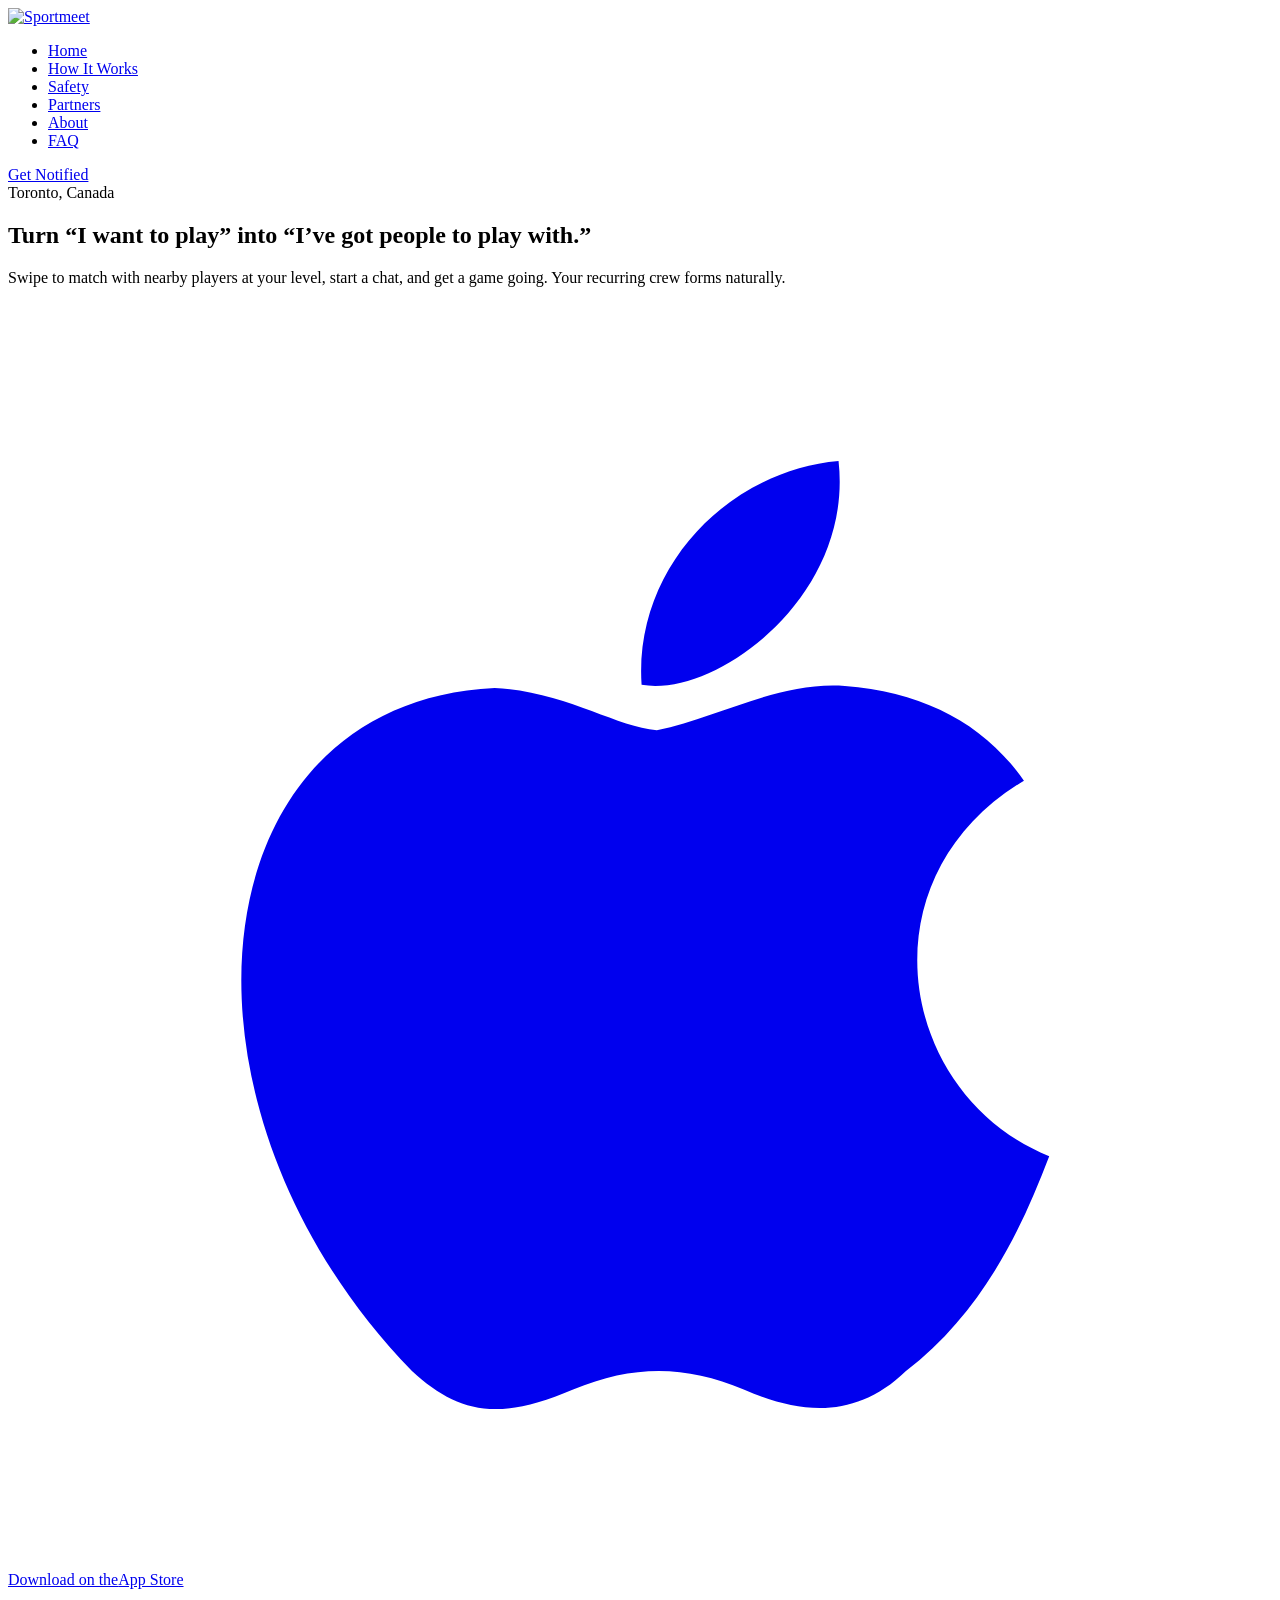
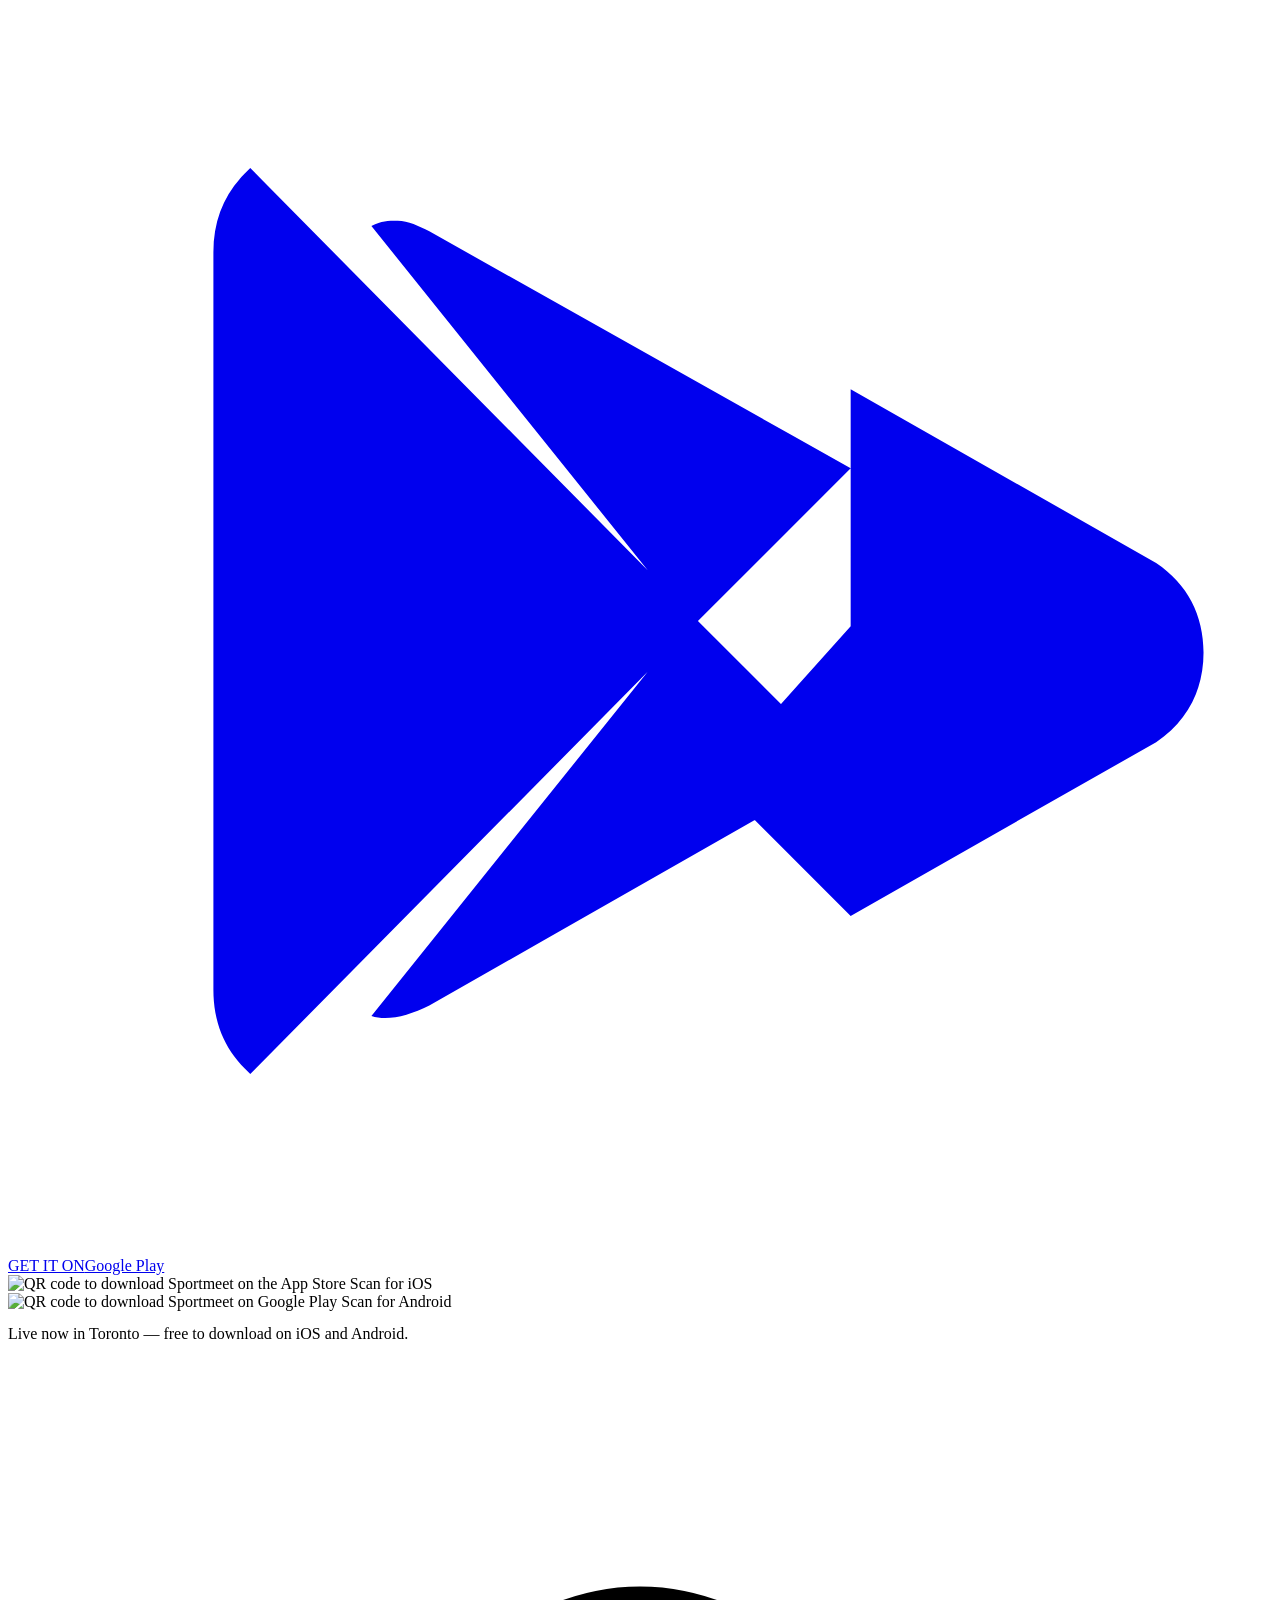
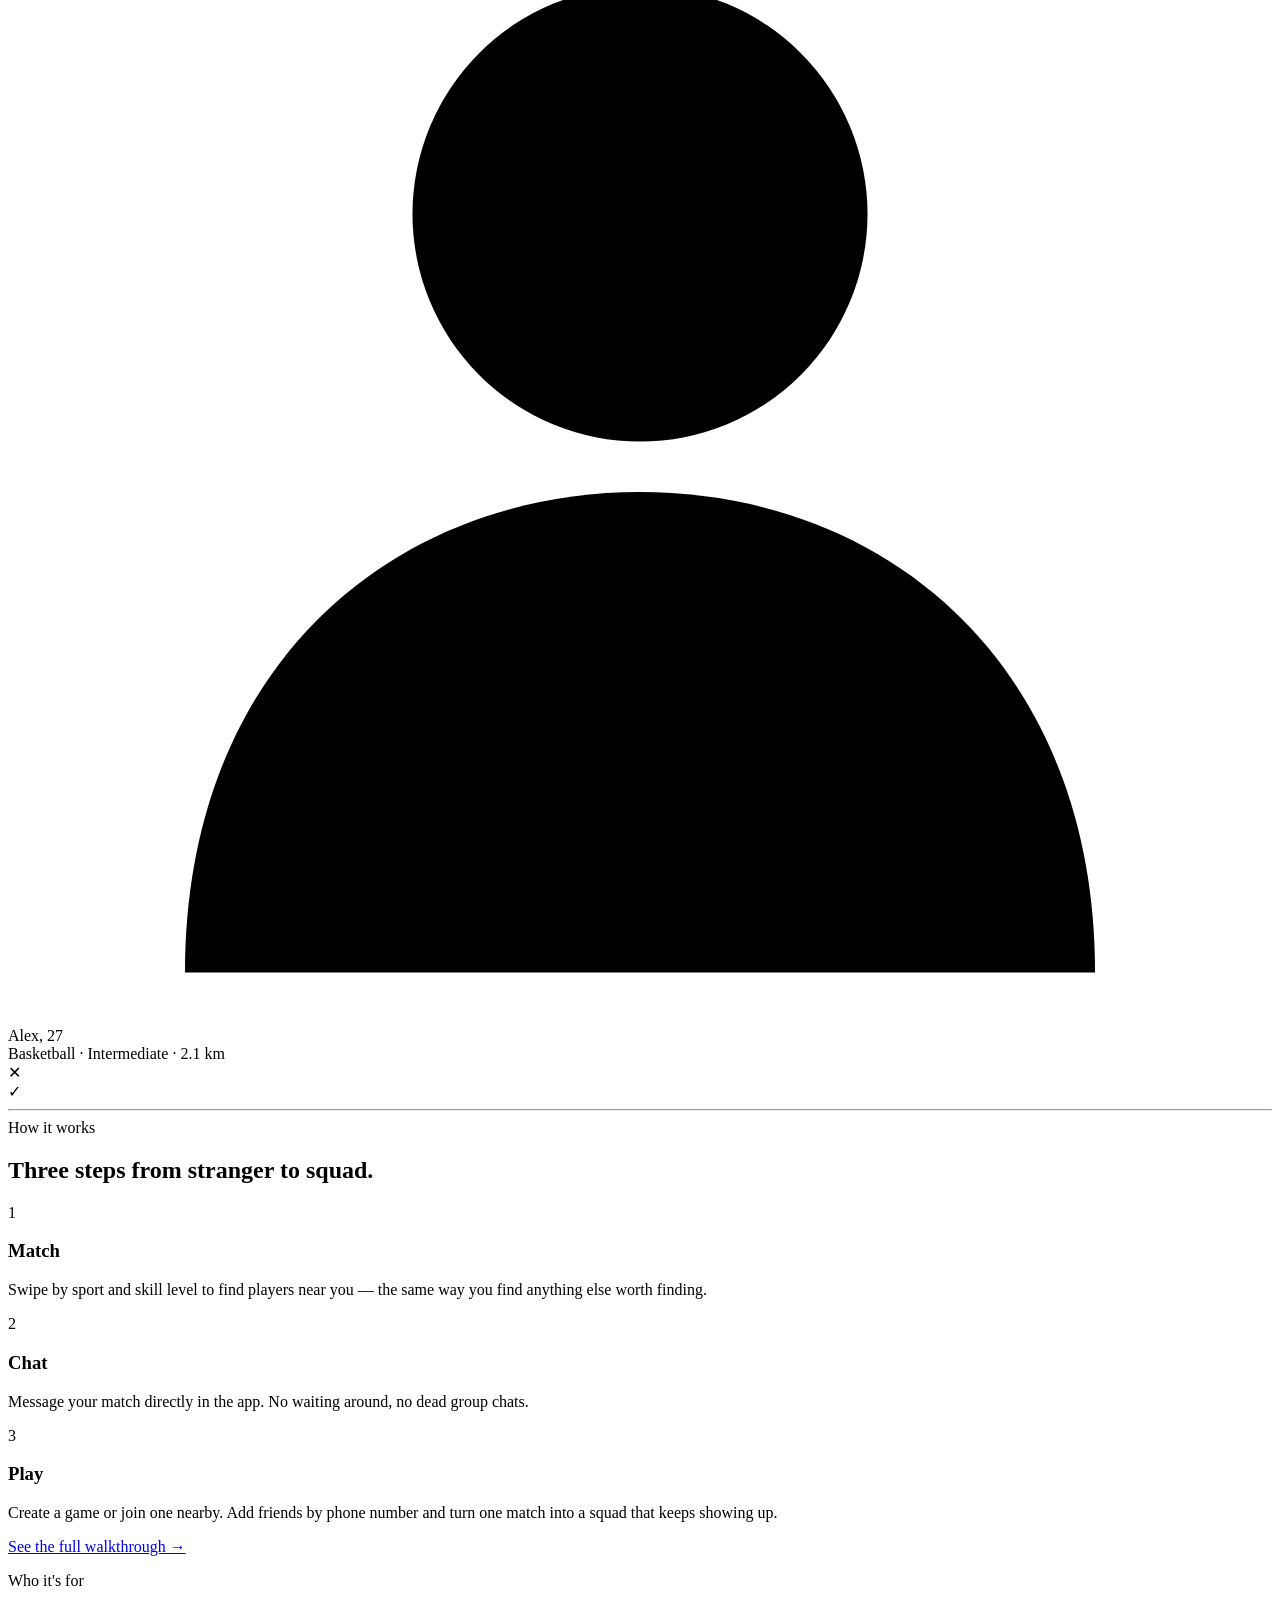
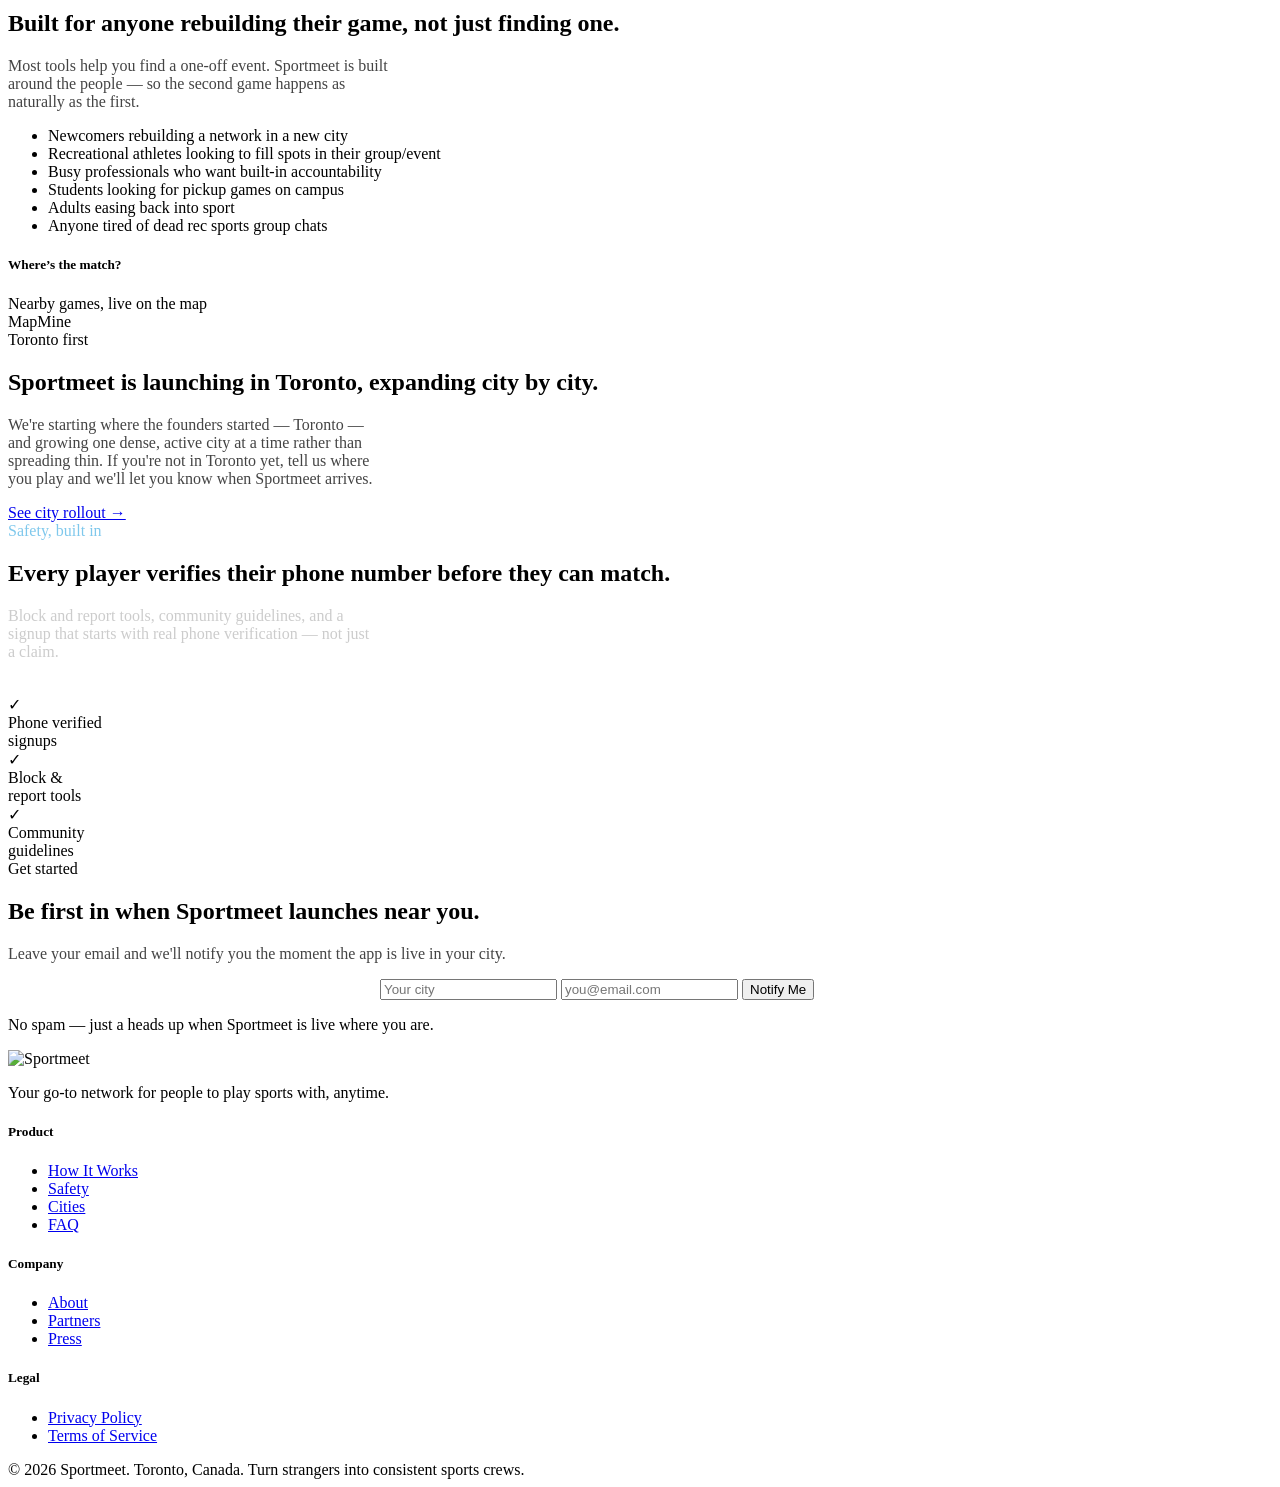
==== index.html @ f7de7af1 "Create index.html" ====
<!doctype html>
<html lang="en">
<head>
<meta charset="utf-8">
<meta name="viewport" content="width=device-width, initial-scale=1">
<title>Sportmeet — Build your crew. Play more.</title>
<meta name="description" content="Sportmeet helps you build a network of friends to play sports with. Swipe to match by sport and skill, chat, and get a game going.">
<link rel="icon" href="logo-mark.png">
<link rel="preconnect" href="https://fonts.googleapis.com">
<link href="https://fonts.googleapis.com/css2?family=Fredoka:wght@500;600;700&family=Dosis:wght@400;500;600;700&family=Roboto:wght@700&display=swap" rel="stylesheet">
<link rel="stylesheet" href="style.css">
</head>
<body>
<header class="site-nav">
<div class="nav-inner">
<a class="nav-logo" href="index.html"><img src="logo-wordmark-web.png" alt="Sportmeet"></a>
<nav>
<ul class="nav-links">
<li><a href="index.html" class="active">Home</a></li>
<li><a href="how-it-works.html">How It Works</a></li>
<li><a href="safety.html">Safety</a></li>
<li><a href="partners.html">Partners</a></li>
<li><a href="about.html">About</a></li>
<li><a href="faq.html">FAQ</a></li>
</ul>
</nav>
<div class="nav-cta">
<a href="#get-started" class="btn btn-primary">Get Notified</a>
</div>
</div>
</header>
<section class="hero">
<div class="wrap hero-grid">
<div>
<span class="eyebrow">Toronto, Canada</span>
<h1>Turn &ldquo;I want to play&rdquo; into &ldquo;I&rsquo;ve got people to play with.&rdquo;</h1>
<p class="sub">Swipe to match with nearby players at your level, start a chat, and get a game going. Your recurring crew forms naturally.</p>
<div class="badge-row">
<a href="https://apps.apple.com/ca/app/sportmeet/id6612015649" target="_blank" rel="noopener" class="store-badge">
<svg viewBox="0 0 24 24" fill="currentColor"><path d="M17.05 20.28c-.98.95-2.05.8-3.08.35-1.09-.46-2.09-.48-3.24 0-1.44.62-2.2.44-3.06-.35C2.79 15.25 3.51 7.59 9.24 7.31c1.35.07 2.29.74 3.08.8 1.18-.24 2.31-.93 3.57-.84 1.51.12 2.65.72 3.4 1.8-3.12 1.87-2.38 5.98.48 7.13-.57 1.5-1.31 2.99-2.72 4.08zM12.03 7.25c-.15-2.23 1.66-4.07 3.74-4.25.29 2.58-2.34 4.5-3.74 4.25z"/></svg>
<span class="sb-text"><span class="sb-small">Download on the</span><span class="sb-big">App Store</span></span>
</a>
<a href="https://play.google.com/store/apps/details?id=gg.sportmeet.sportmeet" target="_blank" rel="noopener" class="store-badge">
<svg viewBox="0 0 24 24" fill="currentColor"><path d="M4.5 3.5c-.4.4-.6.9-.6 1.5v14c0 .6.2 1.1.6 1.5l.1.1L13 12.1v-.2L4.6 3.4l-.1.1zm11.5 8.6L13.4 15l2.6 2.6 5.8-3.3c.6-.4.9-1 .9-1.7s-.3-1.3-.9-1.7l-5.8-3.3zM13 12.1l3-3-8-4.5c-.2-.1-.4-.2-.6-.2-.2 0-.3 0-.5.1L13 12.1zm0-.2l-6.1 7.6c.3.1.7 0 1.1-.2l7.9-4.5-2.9-2.9z"/></svg>
<span class="sb-text"><span class="sb-small">GET IT ON</span><span class="sb-big">Google Play</span></span>
</a>
</div>
<div class="qr-row">
<div class="qr-item">
<img src="appstore-qr.png" alt="QR code to download Sportmeet on the App Store">
<span>Scan for iOS</span>
</div>
<div class="qr-item">
<img src="googleplay-qr.png" alt="QR code to download Sportmeet on Google Play">
<span>Scan for Android</span>
</div>
</div>
<p class="form-note" style="margin-top:14px;">Live now in Toronto — free to download on iOS and Android.</p>
</div>
<div class="hero-visual">
<div class="phone">
<div class="phone-screen">
<div class="phone-notch"></div>
<div class="pv-swipe">
<div class="pv-photo ph-wire">
<svg class="pv-avatar-icon" viewBox="0 0 100 100" fill="none" xmlns="http://www.w3.org/2000/svg">
<circle cx="50" cy="36" r="18" fill="currentColor"/>
<path d="M14 96C14 71.7 30.5 58 50 58C69.5 58 86 71.7 86 96" fill="currentColor"/>
</svg>
<div class="name">Alex, 27</div>
</div>
<div class="pv-caption">Basketball · Intermediate · 2.1 km</div>
<div class="pv-actions">
<div class="x">✕</div>
<div class="check">✓</div>
</div>
</div>
</div>
</div>
</div>
</div>
</section>
<section class="tight">
<div class="wrap">
<hr class="divider">
</div>
</section>
<section>
<div class="wrap">
<div class="section-head">
<span class="eyebrow">How it works</span>
<h2>Three steps from stranger to squad.</h2>
</div>
<div class="steps">
<div class="step-card">
<div class="step-num">1</div>
<h3>Match</h3>
<p>Swipe by sport and skill level to find players near you — the same way you find anything else worth finding.</p>
</div>
<div class="step-card">
<div class="step-num">2</div>
<h3>Chat</h3>
<p>Message your match directly in the app. No waiting around, no dead group chats.</p>
</div>
<div class="step-card">
<div class="step-num">3</div>
<h3>Play</h3>
<p>Create a game or join one nearby. Add friends by phone number and turn one match into a squad that keeps showing up.</p>
</div>
</div>
<p class="mt"><a href="how-it-works.html">See the full walkthrough →</a></p>
</div>
</section>
<section class="bg-light">
<div class="wrap grid-2">
<div>
<span class="eyebrow">Who it's for</span>
<h2>Built for anyone rebuilding their game, not just finding one.</h2>
<p style="color:#444; font-size:16px; max-width:48ch;">Most tools help you find a one-off event. Sportmeet is built around the people — so the second game happens as naturally as the first.</p>
</div>
<ul class="who-list">
<li>Newcomers rebuilding a network in a new city</li>
<li>Recreational athletes looking to fill spots in their group/event</li>
<li>Busy professionals who want built-in accountability</li>
<li>Students looking for pickup games on campus</li>
<li>Adults easing back into sport</li>
<li>Anyone tired of dead rec sports group chats</li>
</ul>
</div>
</section>
<section>
<div class="wrap grid-2">
<div class="hero-visual" style="justify-content:flex-start;">
<div class="phone">
<div class="phone-screen">
<div class="phone-notch"></div>
<div class="pv-head">
<h5>Where&rsquo;s the match?</h5>
<div class="pv-sub">Nearby games, live on the map</div>
</div>
<div class="pv-tabs"><span class="on">Map</span><span>Mine</span></div>
<div class="pv-map">
<div class="pv-pin" style="top:40%; left:35%;"></div>
<div class="pv-pin" style="top:60%; left:60%; background:var(--dark-teal);"></div>
<div class="pv-pin" style="top:25%; left:65%; background:var(--teal);"></div>
</div>
<div class="pv-bottom">
<div class="dot on"><span></span></div>
<div class="dot"><span></span></div>
<div class="dot"><span></span></div>
<div class="dot"><span></span></div>
</div>
</div>
</div>
</div>
<div>
<span class="eyebrow">Toronto first</span>
<h2>Sportmeet is launching in Toronto, expanding city by city.</h2>
<p style="color:#444; font-size:16px; max-width:46ch;">We're starting where the founders started — Toronto — and growing one dense, active city at a time rather than spreading thin. If you're not in Toronto yet, tell us where you play and we'll let you know when Sportmeet arrives.</p>
<a href="cities.html" class="btn btn-outline">See city rollout →</a>
</div>
</div>
</section>
<section class="bg-black">
<div class="wrap grid-2">
<div>
<span class="eyebrow" style="color:#7fc8ec;">Safety, built in</span>
<h2>Every player verifies their phone number before they can match.</h2>
<p style="color:#ccc; font-size:16px; max-width:46ch;">Block and report tools, community guidelines, and a signup that starts with real phone verification — not just a claim.</p>
<a href="safety.html" class="btn btn-outline" style="border-color:#fff; color:#fff;">Read our safety approach →</a>
</div>
<div class="stat-row">
<div>
<div class="n">✓</div>
<div class="l">Phone verified<br>signups</div>
</div>
<div>
<div class="n">✓</div>
<div class="l">Block &amp;<br>report tools</div>
</div>
<div>
<div class="n">✓</div>
<div class="l">Community<br>guidelines</div>
</div>
</div>
</div>
</section>
<section id="get-started">
<div class="wrap">
<div class="section-head center" style="max-width:560px;">
<span class="eyebrow">Get started</span>
<h2>Be first in when Sportmeet launches near you.</h2>
<p style="color:#444;">Leave your email and we'll notify you the moment the app is live in your city.</p>
</div>
<form class="waitlist-form" style="max-width:520px; margin:0 auto;" onsubmit="return false;">
<input type="text" placeholder="Your city" aria-label="Your city">
<input type="email" placeholder="you@email.com" aria-label="Email address" required>
<button class="btn btn-primary" type="submit">Notify Me</button>
</form>
<p class="form-note center">No spam — just a heads up when Sportmeet is live where you are.</p>
</div>
</section>
<footer class="site-footer">
<div class="wrap">
<div class="footer-grid">
<div>
<div class="footer-logo"><img src="logo-mark.png" alt="Sportmeet" style="height:34px;"></div>
<p class="footer-tag">Your go-to network for people to play sports with, anytime.</p>
</div>
<div>
<h5>Product</h5>
<ul>
<li><a href="how-it-works.html">How It Works</a></li>
<li><a href="safety.html">Safety</a></li>
<li><a href="cities.html">Cities</a></li>
<li><a href="faq.html">FAQ</a></li>
</ul>
</div>
<div>
<h5>Company</h5>
<ul>
<li><a href="about.html">About</a></li>
<li><a href="partners.html">Partners</a></li>
<li><a href="press.html">Press</a></li>
</ul>
</div>
<div>
<h5>Legal</h5>
<ul>
<li><a href="privacy.html">Privacy Policy</a></li>
<li><a href="terms.html">Terms of Service</a></li>
</ul>
</div>
</div>
<div class="footer-bottom">
<span>© 2026 Sportmeet. Toronto, Canada.</span>
<span>Turn strangers into consistent sports crews.</span>
</div>
</div>
</footer>
</body>
</html>
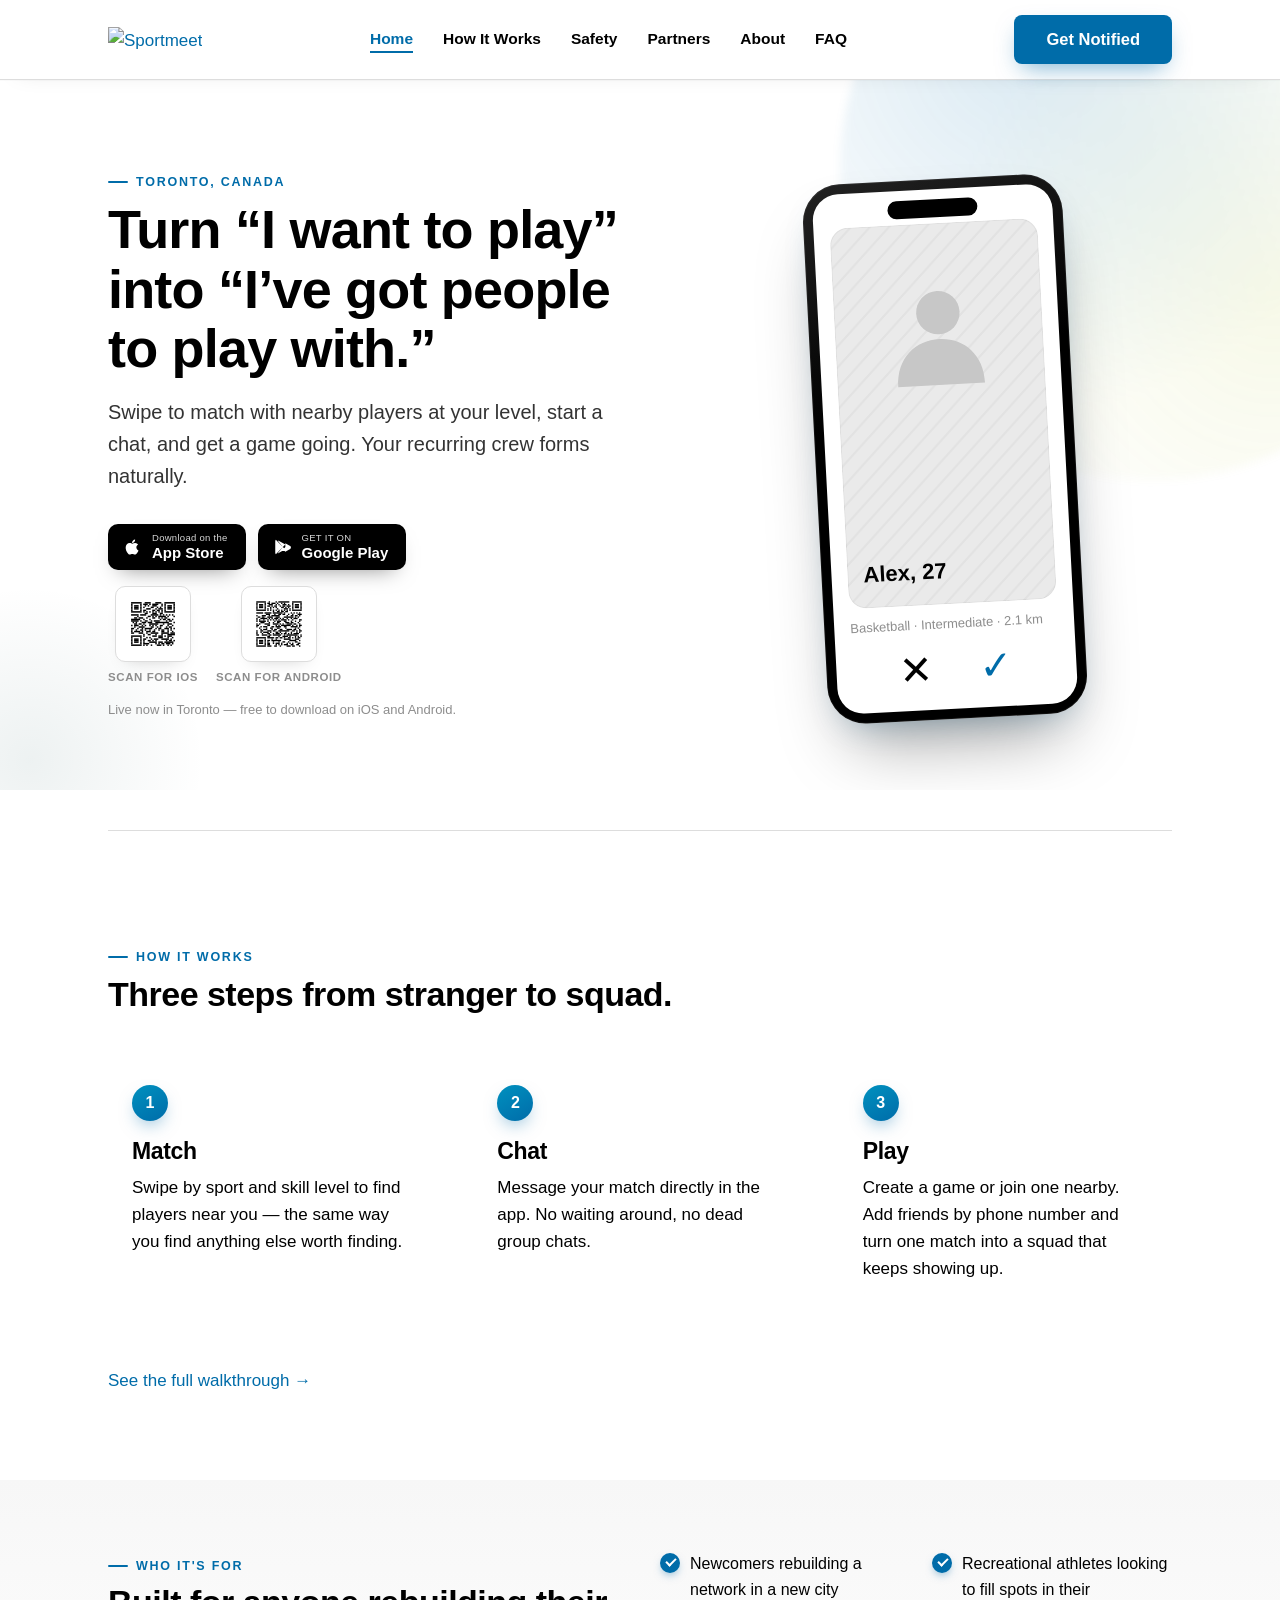
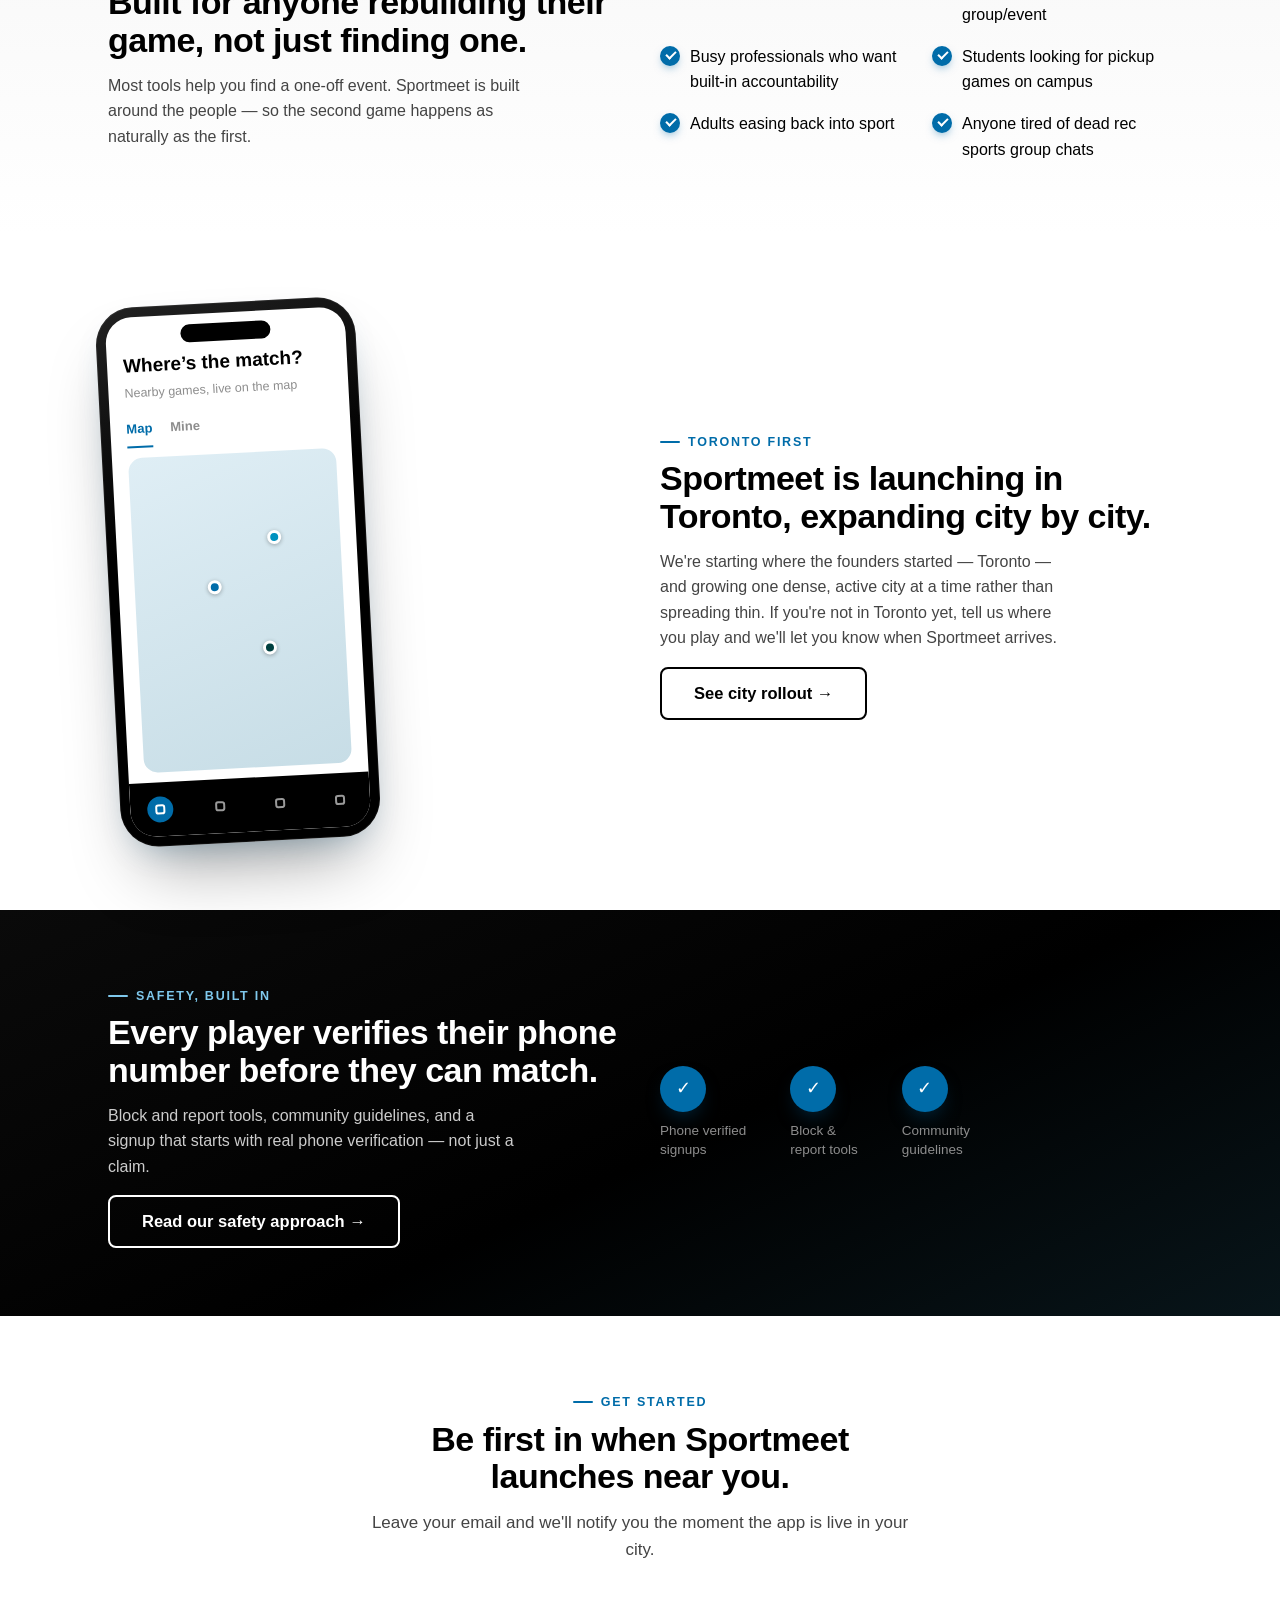
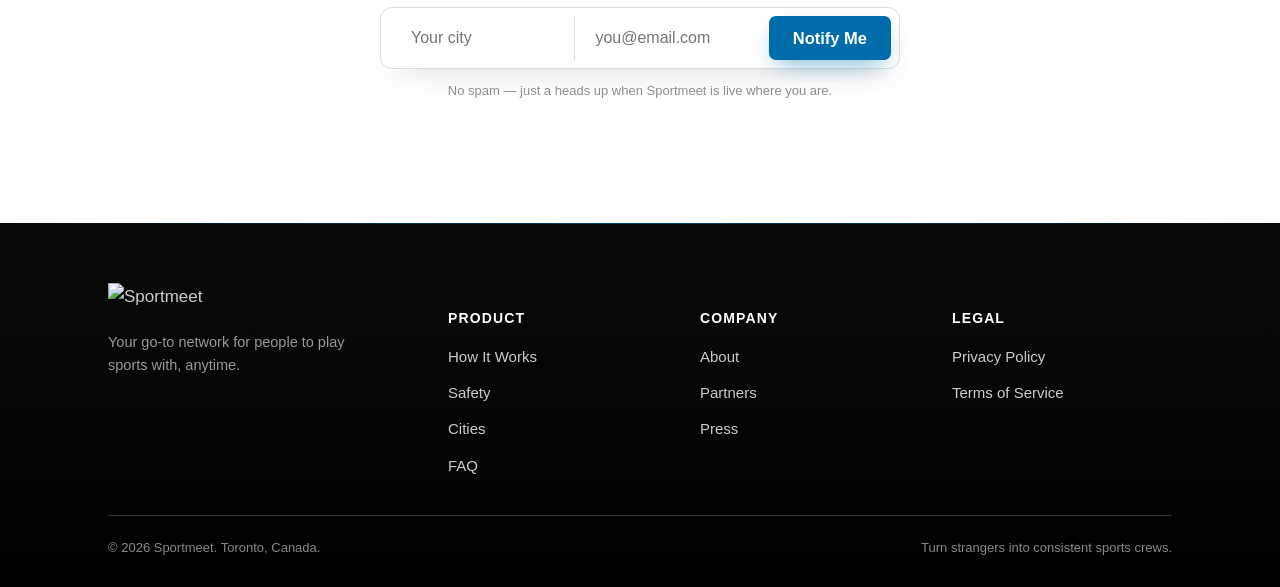
==== commit 863531d9: "Update index.html" ====
--- a/index.html
+++ b/index.html
@@ -47,11 +47,11 @@
 </div>
 <div class="qr-row">
 <div class="qr-item">
-<img src="appstore-qr.png" alt="QR code to download Sportmeet on the App Store">
+<svg viewBox="0 0 164 164" xmlns="http://www.w3.org/2000/svg" role="img" aria-label="QR code to download Sportmeet on the App Store" style="width:76px;height:76px;background:#fff;padding:6px;border-radius:10px;border:1px solid #DDDDDD;box-shadow:0 8px 18px -12px rgba(0,0,0,.25);box-sizing:border-box;display:block;"><rect width="164" height="164" fill="#fff"/><g fill="#000"><rect x="24" y="24" width="28" height="4"/><rect x="60" y="24" width="16" height="4"/><rect x="88" y="24" width="16" height="4"/><rect x="112" y="24" width="28" height="4"/><rect x="24" y="28" width="4" height="4"/><rect x="48" y="28" width="4" height="4"/><rect x="56" y="28" width="12" height="4"/><rect x="72" y="28" width="4" height="4"/><rect x="80" y="28" width="16" height="4"/><rect x="104" y="28" width="4" height="4"/><rect x="112" y="28" width="4" height="4"/><rect x="136" y="28" width="4" height="4"/><rect x="24" y="32" width="4" height="4"/><rect x="32" y="32" width="12" height="4"/><rect x="48" y="32" width="4" height="4"/><rect x="60" y="32" width="4" height="4"/><rect x="68" y="32" width="4" height="4"/><rect x="80" y="32" width="12" height="4"/><rect x="104" y="32" width="4" height="4"/><rect x="112" y="32" width="4" height="4"/><rect x="120" y="32" width="12" height="4"/><rect x="136" y="32" width="4" height="4"/><rect x="24" y="36" width="4" height="4"/><rect x="32" y="36" width="12" height="4"/><rect x="48" y="36" width="4" height="4"/><rect x="56" y="36" width="4" height="4"/><rect x="76" y="36" width="8" height="4"/><rect x="92" y="36" width="4" height="4"/><rect x="100" y="36" width="4" height="4"/><rect x="112" y="36" width="4" height="4"/><rect x="120" y="36" width="12" height="4"/><rect x="136" y="36" width="4" height="4"/><rect x="24" y="40" width="4" height="4"/><rect x="32" y="40" width="12" height="4"/><rect x="48" y="40" width="4" height="4"/><rect x="64" y="40" width="12" height="4"/><rect x="88" y="40" width="4" height="4"/><rect x="96" y="40" width="12" height="4"/><rect x="112" y="40" width="4" height="4"/><rect x="120" y="40" width="12" height="4"/><rect x="136" y="40" width="4" height="4"/><rect x="24" y="44" width="4" height="4"/><rect x="48" y="44" width="4" height="4"/><rect x="56" y="44" width="8" height="4"/><rect x="80" y="44" width="8" height="4"/><rect x="92" y="44" width="8" height="4"/><rect x="104" y="44" width="4" height="4"/><rect x="112" y="44" width="4" height="4"/><rect x="136" y="44" width="4" height="4"/><rect x="24" y="48" width="28" height="4"/><rect x="56" y="48" width="4" height="4"/><rect x="64" y="48" width="4" height="4"/><rect x="72" y="48" width="4" height="4"/><rect x="80" y="48" width="4" height="4"/><rect x="88" y="48" width="4" height="4"/><rect x="96" y="48" width="4" height="4"/><rect x="104" y="48" width="4" height="4"/><rect x="112" y="48" width="28" height="4"/><rect x="60" y="52" width="8" height="4"/><rect x="80" y="52" width="12" height="4"/><rect x="100" y="52" width="8" height="4"/><rect x="24" y="56" width="20" height="4"/><rect x="48" y="56" width="16" height="4"/><rect x="76" y="56" width="20" height="4"/><rect x="100" y="56" width="4" height="4"/><rect x="108" y="56" width="4" height="4"/><rect x="116" y="56" width="4" height="4"/><rect x="124" y="56" width="4" height="4"/><rect x="132" y="56" width="4" height="4"/><rect x="40" y="60" width="4" height="4"/><rect x="68" y="60" width="8" height="4"/><rect x="80" y="60" width="4" height="4"/><rect x="88" y="60" width="4" height="4"/><rect x="96" y="60" width="20" height="4"/><rect x="120" y="60" width="4" height="4"/><rect x="136" y="60" width="4" height="4"/><rect x="32" y="64" width="8" height="4"/><rect x="44" y="64" width="12" height="4"/><rect x="64" y="64" width="4" height="4"/><rect x="80" y="64" width="8" height="4"/><rect x="96" y="64" width="4" height="4"/><rect x="104" y="64" width="4" height="4"/><rect x="112" y="64" width="8" height="4"/><rect x="24" y="68" width="24" height="4"/><rect x="56" y="68" width="4" height="4"/><rect x="72" y="68" width="4" height="4"/><rect x="100" y="68" width="4" height="4"/><rect x="108" y="68" width="8" height="4"/><rect x="120" y="68" width="8" height="4"/><rect x="132" y="68" width="4" height="4"/><rect x="24" y="72" width="20" height="4"/><rect x="48" y="72" width="4" height="4"/><rect x="60" y="72" width="8" height="4"/><rect x="76" y="72" width="4" height="4"/><rect x="84" y="72" width="16" height="4"/><rect x="116" y="72" width="4" height="4"/><rect x="124" y="72" width="8" height="4"/><rect x="28" y="76" width="4" height="4"/><rect x="36" y="76" width="4" height="4"/><rect x="52" y="76" width="12" height="4"/><rect x="68" y="76" width="12" height="4"/><rect x="88" y="76" width="36" height="4"/><rect x="136" y="76" width="4" height="4"/><rect x="32" y="80" width="8" height="4"/><rect x="44" y="80" width="8" height="4"/><rect x="56" y="80" width="4" height="4"/><rect x="72" y="80" width="24" height="4"/><rect x="108" y="80" width="4" height="4"/><rect x="120" y="80" width="12" height="4"/><rect x="24" y="84" width="4" height="4"/><rect x="32" y="84" width="12" height="4"/><rect x="52" y="84" width="4" height="4"/><rect x="60" y="84" width="4" height="4"/><rect x="72" y="84" width="4" height="4"/><rect x="80" y="84" width="4" height="4"/><rect x="88" y="84" width="4" height="4"/><rect x="100" y="84" width="8" height="4"/><rect x="120" y="84" width="4" height="4"/><rect x="132" y="84" width="4" height="4"/><rect x="32" y="88" width="4" height="4"/><rect x="44" y="88" width="16" height="4"/><rect x="76" y="88" width="8" height="4"/><rect x="92" y="88" width="4" height="4"/><rect x="100" y="88" width="4" height="4"/><rect x="116" y="88" width="4" height="4"/><rect x="124" y="88" width="8" height="4"/><rect x="24" y="92" width="8" height="4"/><rect x="40" y="92" width="4" height="4"/><rect x="52" y="92" width="4" height="4"/><rect x="60" y="92" width="20" height="4"/><rect x="88" y="92" width="4" height="4"/><rect x="96" y="92" width="8" height="4"/><rect x="112" y="92" width="12" height="4"/><rect x="128" y="92" width="4" height="4"/><rect x="136" y="92" width="4" height="4"/><rect x="24" y="96" width="4" height="4"/><rect x="36" y="96" width="4" height="4"/><rect x="48" y="96" width="8" height="4"/><rect x="60" y="96" width="4" height="4"/><rect x="72" y="96" width="4" height="4"/><rect x="84" y="96" width="4" height="4"/><rect x="96" y="96" width="4" height="4"/><rect x="104" y="96" width="8" height="4"/><rect x="120" y="96" width="4" height="4"/><rect x="128" y="96" width="4" height="4"/><rect x="24" y="100" width="4" height="4"/><rect x="32" y="100" width="16" height="4"/><rect x="52" y="100" width="4" height="4"/><rect x="64" y="100" width="12" height="4"/><rect x="80" y="100" width="8" height="4"/><rect x="104" y="100" width="8" height="4"/><rect x="120" y="100" width="4" height="4"/><rect x="132" y="100" width="4" height="4"/><rect x="24" y="104" width="8" height="4"/><rect x="44" y="104" width="12" height="4"/><rect x="64" y="104" width="4" height="4"/><rect x="76" y="104" width="20" height="4"/><rect x="104" y="104" width="20" height="4"/><rect x="128" y="104" width="12" height="4"/><rect x="56" y="108" width="4" height="4"/><rect x="68" y="108" width="8" height="4"/><rect x="88" y="108" width="4" height="4"/><rect x="104" y="108" width="4" height="4"/><rect x="120" y="108" width="20" height="4"/><rect x="24" y="112" width="28" height="4"/><rect x="56" y="112" width="4" height="4"/><rect x="80" y="112" width="12" height="4"/><rect x="96" y="112" width="12" height="4"/><rect x="112" y="112" width="4" height="4"/><rect x="120" y="112" width="12" height="4"/><rect x="24" y="116" width="4" height="4"/><rect x="48" y="116" width="4" height="4"/><rect x="64" y="116" width="4" height="4"/><rect x="72" y="116" width="4" height="4"/><rect x="96" y="116" width="12" height="4"/><rect x="120" y="116" width="4" height="4"/><rect x="132" y="116" width="4" height="4"/><rect x="24" y="120" width="4" height="4"/><rect x="32" y="120" width="12" height="4"/><rect x="48" y="120" width="4" height="4"/><rect x="56" y="120" width="8" height="4"/><rect x="76" y="120" width="4" height="4"/><rect x="84" y="120" width="12" height="4"/><rect x="104" y="120" width="20" height="4"/><rect x="128" y="120" width="4" height="4"/><rect x="24" y="124" width="4" height="4"/><rect x="32" y="124" width="12" height="4"/><rect x="48" y="124" width="4" height="4"/><rect x="56" y="124" width="4" height="4"/><rect x="68" y="124" width="8" height="4"/><rect x="80" y="124" width="4" height="4"/><rect x="88" y="124" width="4" height="4"/><rect x="116" y="124" width="4" height="4"/><rect x="124" y="124" width="8" height="4"/><rect x="136" y="124" width="4" height="4"/><rect x="24" y="128" width="4" height="4"/><rect x="32" y="128" width="12" height="4"/><rect x="48" y="128" width="4" height="4"/><rect x="56" y="128" width="4" height="4"/><rect x="72" y="128" width="20" height="4"/><rect x="96" y="128" width="12" height="4"/><rect x="112" y="128" width="24" height="4"/><rect x="24" y="132" width="4" height="4"/><rect x="48" y="132" width="4" height="4"/><rect x="56" y="132" width="16" height="4"/><rect x="88" y="132" width="4" height="4"/><rect x="96" y="132" width="4" height="4"/><rect x="104" y="132" width="8" height="4"/><rect x="116" y="132" width="12" height="4"/><rect x="132" y="132" width="4" height="4"/><rect x="24" y="136" width="28" height="4"/><rect x="56" y="136" width="4" height="4"/><rect x="64" y="136" width="4" height="4"/><rect x="76" y="136" width="4" height="4"/><rect x="92" y="136" width="12" height="4"/><rect x="108" y="136" width="4" height="4"/><rect x="120" y="136" width="4" height="4"/><rect x="128" y="136" width="4" height="4"/></g></svg>
 <span>Scan for iOS</span>
 </div>
 <div class="qr-item">
-<img src="googleplay-qr.png" alt="QR code to download Sportmeet on Google Play">
+<svg viewBox="0 0 180 180" xmlns="http://www.w3.org/2000/svg" role="img" aria-label="QR code to download Sportmeet on Google Play" style="width:76px;height:76px;background:#fff;padding:6px;border-radius:10px;border:1px solid #DDDDDD;box-shadow:0 8px 18px -12px rgba(0,0,0,.25);box-sizing:border-box;display:block;"><rect width="180" height="180" fill="#fff"/><g fill="#000"><rect x="24" y="24" width="28" height="4"/><rect x="60" y="24" width="4" height="4"/><rect x="80" y="24" width="4" height="4"/><rect x="88" y="24" width="32" height="4"/><rect x="128" y="24" width="28" height="4"/><rect x="24" y="28" width="4" height="4"/><rect x="48" y="28" width="4" height="4"/><rect x="56" y="28" width="8" height="4"/><rect x="68" y="28" width="12" height="4"/><rect x="84" y="28" width="4" height="4"/><rect x="96" y="28" width="4" height="4"/><rect x="104" y="28" width="4" height="4"/><rect x="128" y="28" width="4" height="4"/><rect x="152" y="28" width="4" height="4"/><rect x="24" y="32" width="4" height="4"/><rect x="32" y="32" width="12" height="4"/><rect x="48" y="32" width="4" height="4"/><rect x="60" y="32" width="12" height="4"/><rect x="80" y="32" width="4" height="4"/><rect x="88" y="32" width="4" height="4"/><rect x="100" y="32" width="12" height="4"/><rect x="116" y="32" width="4" height="4"/><rect x="128" y="32" width="4" height="4"/><rect x="136" y="32" width="12" height="4"/><rect x="152" y="32" width="4" height="4"/><rect x="24" y="36" width="4" height="4"/><rect x="32" y="36" width="12" height="4"/><rect x="48" y="36" width="4" height="4"/><rect x="56" y="36" width="8" height="4"/><rect x="68" y="36" width="4" height="4"/><rect x="76" y="36" width="8" height="4"/><rect x="92" y="36" width="4" height="4"/><rect x="100" y="36" width="8" height="4"/><rect x="112" y="36" width="12" height="4"/><rect x="128" y="36" width="4" height="4"/><rect x="136" y="36" width="12" height="4"/><rect x="152" y="36" width="4" height="4"/><rect x="24" y="40" width="4" height="4"/><rect x="32" y="40" width="12" height="4"/><rect x="48" y="40" width="4" height="4"/><rect x="64" y="40" width="4" height="4"/><rect x="72" y="40" width="4" height="4"/><rect x="80" y="40" width="4" height="4"/><rect x="96" y="40" width="8" height="4"/><rect x="108" y="40" width="4" height="4"/><rect x="116" y="40" width="4" height="4"/><rect x="128" y="40" width="4" height="4"/><rect x="136" y="40" width="12" height="4"/><rect x="152" y="40" width="4" height="4"/><rect x="24" y="44" width="4" height="4"/><rect x="48" y="44" width="4" height="4"/><rect x="56" y="44" width="4" height="4"/><rect x="64" y="44" width="4" height="4"/><rect x="84" y="44" width="4" height="4"/><rect x="104" y="44" width="12" height="4"/><rect x="120" y="44" width="4" height="4"/><rect x="128" y="44" width="4" height="4"/><rect x="152" y="44" width="4" height="4"/><rect x="24" y="48" width="28" height="4"/><rect x="56" y="48" width="4" height="4"/><rect x="64" y="48" width="4" height="4"/><rect x="72" y="48" width="4" height="4"/><rect x="80" y="48" width="4" height="4"/><rect x="88" y="48" width="4" height="4"/><rect x="96" y="48" width="4" height="4"/><rect x="104" y="48" width="4" height="4"/><rect x="112" y="48" width="4" height="4"/><rect x="120" y="48" width="4" height="4"/><rect x="128" y="48" width="28" height="4"/><rect x="72" y="52" width="4" height="4"/><rect x="84" y="52" width="8" height="4"/><rect x="96" y="52" width="8" height="4"/><rect x="108" y="52" width="8" height="4"/><rect x="24" y="56" width="20" height="4"/><rect x="48" y="56" width="20" height="4"/><rect x="72" y="56" width="28" height="4"/><rect x="104" y="56" width="4" height="4"/><rect x="124" y="56" width="4" height="4"/><rect x="132" y="56" width="4" height="4"/><rect x="140" y="56" width="4" height="4"/><rect x="148" y="56" width="4" height="4"/><rect x="52" y="60" width="12" height="4"/><rect x="76" y="60" width="4" height="4"/><rect x="88" y="60" width="8" height="4"/><rect x="100" y="60" width="8" height="4"/><rect x="116" y="60" width="4" height="4"/><rect x="128" y="60" width="4" height="4"/><rect x="144" y="60" width="12" height="4"/><rect x="24" y="64" width="4" height="4"/><rect x="40" y="64" width="12" height="4"/><rect x="60" y="64" width="4" height="4"/><rect x="68" y="64" width="24" height="4"/><rect x="112" y="64" width="4" height="4"/><rect x="124" y="64" width="8" height="4"/><rect x="136" y="64" width="8" height="4"/><rect x="148" y="64" width="4" height="4"/><rect x="28" y="68" width="8" height="4"/><rect x="40" y="68" width="8" height="4"/><rect x="56" y="68" width="16" height="4"/><rect x="80" y="68" width="12" height="4"/><rect x="104" y="68" width="28" height="4"/><rect x="136" y="68" width="4" height="4"/><rect x="144" y="68" width="4" height="4"/><rect x="24" y="72" width="4" height="4"/><rect x="36" y="72" width="20" height="4"/><rect x="60" y="72" width="4" height="4"/><rect x="68" y="72" width="4" height="4"/><rect x="76" y="72" width="12" height="4"/><rect x="92" y="72" width="4" height="4"/><rect x="100" y="72" width="4" height="4"/><rect x="112" y="72" width="4" height="4"/><rect x="124" y="72" width="4" height="4"/><rect x="132" y="72" width="12" height="4"/><rect x="24" y="76" width="4" height="4"/><rect x="32" y="76" width="4" height="4"/><rect x="44" y="76" width="4" height="4"/><rect x="56" y="76" width="4" height="4"/><rect x="64" y="76" width="4" height="4"/><rect x="72" y="76" width="4" height="4"/><rect x="80" y="76" width="4" height="4"/><rect x="88" y="76" width="4" height="4"/><rect x="96" y="76" width="16" height="4"/><rect x="116" y="76" width="4" height="4"/><rect x="128" y="76" width="4" height="4"/><rect x="148" y="76" width="8" height="4"/><rect x="24" y="80" width="4" height="4"/><rect x="32" y="80" width="20" height="4"/><rect x="56" y="80" width="4" height="4"/><rect x="76" y="80" width="4" height="4"/><rect x="84" y="80" width="12" height="4"/><rect x="104" y="80" width="8" height="4"/><rect x="124" y="80" width="4" height="4"/><rect x="136" y="80" width="4" height="4"/><rect x="148" y="80" width="4" height="4"/><rect x="36" y="84" width="12" height="4"/><rect x="60" y="84" width="4" height="4"/><rect x="72" y="84" width="4" height="4"/><rect x="84" y="84" width="8" height="4"/><rect x="108" y="84" width="12" height="4"/><rect x="124" y="84" width="8" height="4"/><rect x="144" y="84" width="4" height="4"/><rect x="24" y="88" width="4" height="4"/><rect x="32" y="88" width="4" height="4"/><rect x="48" y="88" width="16" height="4"/><rect x="72" y="88" width="16" height="4"/><rect x="92" y="88" width="4" height="4"/><rect x="100" y="88" width="4" height="4"/><rect x="112" y="88" width="16" height="4"/><rect x="132" y="88" width="8" height="4"/><rect x="148" y="88" width="4" height="4"/><rect x="24" y="92" width="8" height="4"/><rect x="56" y="92" width="8" height="4"/><rect x="80" y="92" width="4" height="4"/><rect x="88" y="92" width="4" height="4"/><rect x="96" y="92" width="28" height="4"/><rect x="128" y="92" width="4" height="4"/><rect x="140" y="92" width="4" height="4"/><rect x="148" y="92" width="8" height="4"/><rect x="24" y="96" width="4" height="4"/><rect x="36" y="96" width="4" height="4"/><rect x="44" y="96" width="12" height="4"/><rect x="68" y="96" width="8" height="4"/><rect x="80" y="96" width="16" height="4"/><rect x="104" y="96" width="8" height="4"/><rect x="124" y="96" width="20" height="4"/><rect x="148" y="96" width="4" height="4"/><rect x="32" y="100" width="4" height="4"/><rect x="52" y="100" width="4" height="4"/><rect x="64" y="100" width="8" height="4"/><rect x="84" y="100" width="8" height="4"/><rect x="108" y="100" width="4" height="4"/><rect x="136" y="100" width="4" height="4"/><rect x="144" y="100" width="4" height="4"/><rect x="36" y="104" width="4" height="4"/><rect x="44" y="104" width="12" height="4"/><rect x="68" y="104" width="4" height="4"/><rect x="76" y="104" width="8" height="4"/><rect x="92" y="104" width="8" height="4"/><rect x="112" y="104" width="16" height="4"/><rect x="132" y="104" width="8" height="4"/><rect x="148" y="104" width="4" height="4"/><rect x="24" y="108" width="4" height="4"/><rect x="36" y="108" width="8" height="4"/><rect x="56" y="108" width="12" height="4"/><rect x="72" y="108" width="8" height="4"/><rect x="88" y="108" width="32" height="4"/><rect x="128" y="108" width="8" height="4"/><rect x="140" y="108" width="4" height="4"/><rect x="148" y="108" width="8" height="4"/><rect x="24" y="112" width="4" height="4"/><rect x="36" y="112" width="4" height="4"/><rect x="44" y="112" width="16" height="4"/><rect x="64" y="112" width="4" height="4"/><rect x="80" y="112" width="8" height="4"/><rect x="92" y="112" width="4" height="4"/><rect x="108" y="112" width="4" height="4"/><rect x="124" y="112" width="4" height="4"/><rect x="140" y="112" width="4" height="4"/><rect x="148" y="112" width="4" height="4"/><rect x="24" y="116" width="4" height="4"/><rect x="40" y="116" width="4" height="4"/><rect x="56" y="116" width="8" height="4"/><rect x="72" y="116" width="4" height="4"/><rect x="80" y="116" width="12" height="4"/><rect x="96" y="116" width="4" height="4"/><rect x="104" y="116" width="8" height="4"/><rect x="116" y="116" width="4" height="4"/><rect x="124" y="116" width="4" height="4"/><rect x="132" y="116" width="16" height="4"/><rect x="24" y="120" width="8" height="4"/><rect x="40" y="120" width="16" height="4"/><rect x="60" y="120" width="8" height="4"/><rect x="72" y="120" width="24" height="4"/><rect x="104" y="120" width="4" height="4"/><rect x="112" y="120" width="32" height="4"/><rect x="152" y="120" width="4" height="4"/><rect x="56" y="124" width="8" height="4"/><rect x="88" y="124" width="4" height="4"/><rect x="100" y="124" width="16" height="4"/><rect x="120" y="124" width="4" height="4"/><rect x="136" y="124" width="4" height="4"/><rect x="144" y="124" width="4" height="4"/><rect x="152" y="124" width="4" height="4"/><rect x="24" y="128" width="28" height="4"/><rect x="56" y="128" width="20" height="4"/><rect x="80" y="128" width="8" height="4"/><rect x="92" y="128" width="8" height="4"/><rect x="104" y="128" width="4" height="4"/><rect x="116" y="128" width="8" height="4"/><rect x="128" y="128" width="4" height="4"/><rect x="136" y="128" width="4" height="4"/><rect x="144" y="128" width="8" height="4"/><rect x="24" y="132" width="4" height="4"/><rect x="48" y="132" width="4" height="4"/><rect x="68" y="132" width="4" height="4"/><rect x="80" y="132" width="4" height="4"/><rect x="104" y="132" width="20" height="4"/><rect x="136" y="132" width="12" height="4"/><rect x="24" y="136" width="4" height="4"/><rect x="32" y="136" width="12" height="4"/><rect x="48" y="136" width="4" height="4"/><rect x="56" y="136" width="8" height="4"/><rect x="68" y="136" width="28" height="4"/><rect x="120" y="136" width="20" height="4"/><rect x="148" y="136" width="4" height="4"/><rect x="24" y="140" width="4" height="4"/><rect x="32" y="140" width="12" height="4"/><rect x="48" y="140" width="4" height="4"/><rect x="56" y="140" width="4" height="4"/><rect x="72" y="140" width="4" height="4"/><rect x="88" y="140" width="4" height="4"/><rect x="100" y="140" width="8" height="4"/><rect x="116" y="140" width="4" height="4"/><rect x="136" y="140" width="8" height="4"/><rect x="24" y="144" width="4" height="4"/><rect x="32" y="144" width="12" height="4"/><rect x="48" y="144" width="4" height="4"/><rect x="56" y="144" width="8" height="4"/><rect x="72" y="144" width="4" height="4"/><rect x="80" y="144" width="12" height="4"/><rect x="96" y="144" width="4" height="4"/><rect x="112" y="144" width="4" height="4"/><rect x="120" y="144" width="4" height="4"/><rect x="128" y="144" width="4" height="4"/><rect x="144" y="144" width="8" height="4"/><rect x="24" y="148" width="4" height="4"/><rect x="48" y="148" width="4" height="4"/><rect x="56" y="148" width="8" height="4"/><rect x="80" y="148" width="4" height="4"/><rect x="88" y="148" width="4" height="4"/><rect x="96" y="148" width="4" height="4"/><rect x="104" y="148" width="12" height="4"/><rect x="124" y="148" width="8" height="4"/><rect x="140" y="148" width="8" height="4"/><rect x="24" y="152" width="28" height="4"/><rect x="56" y="152" width="12" height="4"/><rect x="76" y="152" width="8" height="4"/><rect x="92" y="152" width="4" height="4"/><rect x="112" y="152" width="12" height="4"/><rect x="128" y="152" width="8" height="4"/><rect x="148" y="152" width="4" height="4"/></g></svg>
 <span>Scan for Android</span>
 </div>
 </div>
--- a/style.css
+++ b/style.css
@@ -0,0 +1,613 @@
+/* Sportmeet marketing site — design tokens pulled directly from the
+   original XD prototype's design spec, the same source of truth used for the V2 app rebuild. */
+
+:root {
+    --white: #FFFFFF;
+    --black: #000000;
+    --blue: #006CA9;
+    --teal: #0091BF;
+    --dark-teal: #004040;
+    --red: #C8280A;
+    --olive: #B0C21E;
+    --gray: #8D8D8D;
+    --gray-light: #DDDDDD;
+    --gray-bg: #F7F7F7;
+    --max: 1120px;
+}
+
+* { box-sizing: border-box; }
+html { scroll-behavior: smooth; }
+
+body {
+    margin: 0;
+    background: var(--white);
+    color: var(--black);
+    font-family: 'Dosis', sans-serif;
+    font-weight: 400;
+    font-size: 17px;
+    line-height: 1.6;
+    -webkit-font-smoothing: antialiased;
+    -moz-osx-font-smoothing: grayscale;
+}
+
+h1, h2, h3, h4,
+.headline {
+    font-family: 'Fredoka', sans-serif;
+    font-weight: 600;
+    color: var(--black);
+    margin: 0 0 .4em;
+    line-height: 1.1;
+    letter-spacing: -0.015em;
+}
+
+h1 { font-size: clamp(34px, 4.6vw, 54px); }
+h2 { font-size: clamp(26px, 3vw, 34px); }
+h3 { font-size: 23px; }
+h4 { font-size: 19px; }
+
+p { margin: 0 0 1em; }
+a { color: var(--blue); text-decoration: none; transition: color .15s ease; }
+a:hover { text-decoration: underline; }
+
+.eyebrow {
+    font-family: 'Dosis', sans-serif;
+    font-weight: 700;
+    text-transform: uppercase;
+    letter-spacing: .14em;
+    font-size: 12.5px;
+    color: var(--blue);
+    margin-bottom: .7em;
+    display: inline-flex;
+    align-items: center;
+    gap: 8px;
+}
+.eyebrow::before {
+    content: "";
+    width: 20px;
+    height: 2px;
+    background: currentColor;
+    display: inline-block;
+    border-radius: 2px;
+    flex-shrink: 0;
+}
+
+.wrap {
+    max-width: var(--max);
+    margin: 0 auto;
+    padding: 0 28px;
+}
+
+img { max-width: 100%; display: block; }
+
+.btn {
+    display: inline-flex;
+    align-items: center;
+    justify-content: center;
+    font-family: 'Roboto', sans-serif;
+    font-weight: 700;
+    font-size: 16.5px;
+    padding: 16px 32px;
+    border-radius: 8px;
+    border: none;
+    cursor: pointer;
+    text-decoration: none !important;
+    line-height: 1;
+    transition: transform .18s ease, box-shadow .18s ease, background .18s ease, color .18s ease;
+}
+.btn-primary {
+    background: var(--blue);
+    color: var(--white);
+    box-shadow: 0 10px 24px -8px rgba(0,108,169,.55);
+}
+.btn-primary:hover { background: #00527d; transform: translateY(-2px); box-shadow: 0 14px 30px -8px rgba(0,108,169,.6); }
+.btn-black { background: var(--black); color: var(--white); box-shadow: 0 10px 22px -10px rgba(0,0,0,.5); }
+.btn-black:hover { background: #222; transform: translateY(-2px); }
+.btn-outline {
+    background: transparent;
+    color: var(--black);
+    border: 2px solid var(--black);
+}
+.btn-outline:hover { background: var(--black); color: var(--white); transform: translateY(-2px); }
+.btn-row { display: flex; gap: 14px; flex-wrap: wrap; align-items: center; }
+
+header.site-nav {
+    position: sticky; top: 0; z-index: 50;
+    background: rgba(255,255,255,.85);
+    backdrop-filter: blur(10px) saturate(1.4);
+    -webkit-backdrop-filter: blur(10px) saturate(1.4);
+    border-bottom: 1px solid var(--gray-light);
+    box-shadow: 0 1px 0 rgba(0,0,0,.02), 0 8px 24px -18px rgba(0,0,0,.15);
+}
+.nav-inner {
+    max-width: var(--max);
+    margin: 0 auto;
+    padding: 15px 28px;
+    display: flex;
+    align-items: center;
+    justify-content: space-between;
+    gap: 24px;
+}
+.nav-logo img { height: 24px; width: auto; transition: opacity .15s ease; }
+.nav-logo:hover img { opacity: .75; }
+.nav-links {
+    display: flex;
+    gap: 30px;
+    list-style: none;
+    margin: 0; padding: 0;
+    font-family: 'Dosis', sans-serif;
+    font-weight: 600;
+    font-size: 15.5px;
+}
+.nav-links a { color: var(--black); position: relative; padding-bottom: 3px; }
+.nav-links a:hover { color: var(--blue); text-decoration: none; }
+.nav-links a::after {
+    content: "";
+    position: absolute; left: 0; right: 100%; bottom: -3px;
+    height: 2px; background: var(--blue);
+    transition: right .2s ease;
+}
+.nav-links a:hover::after { right: 0; }
+.nav-links a.active { color: var(--blue); }
+.nav-links a.active::after { right: 0; }
+.nav-cta { display: flex; align-items: center; gap: 18px; }
+.nav-toggle { display: none; }
+
+@media (max-width: 860px) {
+    .nav-links { display: none; }
+}
+
+.hero {
+    padding: 84px 0 56px;
+    position: relative;
+    overflow: hidden;
+    isolation: isolate;
+}
+.hero::before {
+    content: "";
+    position: absolute;
+    top: -220px; right: -180px;
+    width: 620px; height: 620px;
+    background:
+      radial-gradient(circle at 30% 30%, rgba(0,108,169,.14), transparent 60%),
+      radial-gradient(circle at 70% 70%, rgba(176,194,30,.10), transparent 55%);
+    border-radius: 50%;
+    z-index: -1;
+    filter: blur(4px);
+}
+.hero::after {
+    content: "";
+    position: absolute;
+    bottom: -160px; left: -160px;
+    width: 380px; height: 380px;
+    background: radial-gradient(circle, rgba(0,64,64,.07), transparent 65%);
+    border-radius: 50%;
+    z-index: -1;
+}
+.hero-grid {
+    display: grid;
+    grid-template-columns: 1.1fr .9fr;
+    gap: 56px;
+    align-items: center;
+}
+.hero h1 { margin-bottom: .32em; }
+.hero .sub { font-size: 20px; color: #333; max-width: 46ch; margin-bottom: 1.6em; }
+.hero-visual { display: flex; justify-content: center; }
+
+@media (max-width: 900px) {
+    .hero-grid { grid-template-columns: 1fr; }
+    .hero-visual { order: -1; }
+}
+
+.page-hero {
+    position: relative;
+    overflow: hidden;
+    isolation: isolate;
+}
+.page-hero::before {
+    content: "";
+    position: absolute;
+    top: -200px; right: -160px;
+    width: 480px; height: 480px;
+    background: radial-gradient(circle at 35% 35%, rgba(0,108,169,.12), transparent 60%);
+    border-radius: 50%;
+    z-index: -1;
+}
+
+section { padding: 68px 0; scroll-margin-top: 90px; }
+section.tight { padding: 40px 0; }
+.section-head { max-width: 640px; margin-bottom: 44px; }
+.section-head.center { margin-left: auto; margin-right: auto; text-align: center; }
+.bg-light { background: linear-gradient(180deg, var(--gray-bg), #fff); }
+.bg-black {
+    background: linear-gradient(155deg, #0a0a0a, var(--black) 55%, #08151a);
+    color: var(--white);
+}
+.bg-black h2, .bg-black h3 { color: var(--white); }
+.divider { border: none; border-top: 1px solid var(--gray-light); margin: 0; }
+.stat-row .n {
+    width: 46px; height: 46px;
+    background: var(--blue);
+    color: white;
+    border-radius: 50%;
+    display: flex; align-items: center; justify-content: center;
+    font-size: 18px;
+    margin-bottom: 10px;
+    box-shadow: 0 10px 22px -10px rgba(0,108,169,.6);
+}
+
+.steps {
+    display: grid;
+    grid-template-columns: repeat(3, 1fr);
+    gap: 32px;
+}
+.step-card {
+    text-align: left;
+    padding: 28px 24px;
+    border-radius: 14px;
+    transition: background .2s ease, transform .2s ease;
+}
+.step-card:hover { background: var(--gray-bg); transform: translateY(-3px); }
+.step-num {
+    font-family: 'Fredoka', sans-serif;
+    font-weight: 600;
+    font-size: 16px;
+    color: var(--white);
+    background: linear-gradient(150deg, var(--teal), var(--blue));
+    width: 36px; height: 36px;
+    border-radius: 50%;
+    display: flex; align-items: center; justify-content: center;
+    margin-bottom: 18px;
+    box-shadow: 0 8px 18px -6px rgba(0,108,169,.5);
+}
+@media (max-width: 780px) {
+    .steps { grid-template-columns: 1fr; }
+}
+
+.grid-2 { display: grid; grid-template-columns: 1fr 1fr; gap: 40px; align-items: center; }
+.grid-3 { display: grid; grid-template-columns: repeat(3, 1fr); gap: 28px; }
+.grid-4 { display: grid; grid-template-columns: repeat(4, 1fr); gap: 20px; }
+@media (max-width: 900px) {
+    .grid-2 { grid-template-columns: 1fr; }
+    .grid-3 { grid-template-columns: 1fr; }
+    .grid-4 { grid-template-columns: 1fr 1fr; }
+}
+
+.tile {
+    border: 1px solid var(--gray-light);
+    border-radius: 14px;
+    padding: 28px;
+    background: var(--white);
+    transition: transform .22s ease, box-shadow .22s ease, border-color .22s ease;
+}
+.tile:hover {
+    transform: translateY(-5px);
+    box-shadow: 0 20px 34px -18px rgba(0,0,0,.18);
+    border-color: transparent;
+}
+.tile h4 { margin-bottom: .5em; }
+.tile p { color: #444; margin-bottom: 0; font-size: 15.5px; }
+
+.who-list {
+    list-style: none; margin: 0; padding: 0;
+    display: grid; grid-template-columns: 1fr 1fr; gap: 16px 32px;
+}
+.who-list li {
+    padding-left: 30px;
+    position: relative;
+    font-size: 16px;
+}
+.who-list li::before {
+    content: "";
+    position: absolute; left: 0; top: 2px;
+    width: 20px; height: 20px;
+    background: var(--blue);
+    border-radius: 50%;
+    box-shadow: 0 4px 10px -3px rgba(0,108,169,.55);
+}
+.who-list li::after {
+    content: "";
+    position: absolute; left: 6px; top: 7px;
+    width: 8px; height: 4px;
+    border-left: 2px solid #fff;
+    border-bottom: 2px solid #fff;
+    transform: rotate(-45deg);
+}
+@media (max-width: 700px) { .who-list { grid-template-columns: 1fr; } }
+
+.phone {
+    width: 260px;
+    height: 540px;
+    background: linear-gradient(160deg, #222, var(--black) 40%);
+    border-radius: 38px;
+    padding: 10px;
+    box-shadow:
+      0 40px 70px -24px rgba(0,0,0,.4),
+      0 14px 34px -18px rgba(0,108,169,.35),
+      inset 0 0 0 1px rgba(255,255,255,.06);
+    position: relative;
+    flex-shrink: 0;
+    transform: rotate(-3deg);
+    transition: transform .35s ease;
+}
+.phone:hover { transform: rotate(0deg) translateY(-4px); }
+.phone-screen {
+    width: 100%; height: 100%;
+    background: var(--white);
+    border-radius: 26px;
+    overflow: hidden;
+    position: relative;
+    display: flex;
+    flex-direction: column;
+}
+.phone-notch {
+    position: absolute;
+    top: 10px; left: 50%; transform: translateX(-50%);
+    width: 90px; height: 18px;
+    background: var(--black);
+    border-radius: 10px;
+    z-index: 5;
+}
+.phone-screen img.real-shot {
+    width: 100%;
+    height: 100%;
+    object-fit: cover;
+    object-position: top center;
+    display: block;
+}
+
+.pv-swipe { flex: 1; display: flex; flex-direction: column; padding: 34px 16px 16px; }
+.pv-photo {
+    flex: 1;
+    border-radius: 18px;
+    background: #E4E4E4;
+    position: relative;
+    display: flex; align-items: flex-end;
+    padding: 16px;
+    min-height: 210px;
+    box-shadow: inset 0 0 0 1px rgba(0,0,0,.05);
+    overflow: hidden;
+}
+.pv-photo.ph-wire {
+    background:
+      repeating-linear-gradient(135deg, rgba(0,0,0,.035) 0 2px, transparent 2px 14px),
+      #EAEAEA;
+}
+.pv-avatar-icon {
+    position: absolute;
+    top: 12%; left: 50%; transform: translateX(-50%);
+    width: 58%;
+    color: #C7C7C7;
+}
+.pv-photo .name {
+    font-family: 'Fredoka', sans-serif;
+    font-weight: 600;
+    color: var(--black);
+    font-size: 22px;
+    position: relative;
+    z-index: 1;
+}
+.pv-photo .placeholder-tag {
+    position: absolute;
+    top: 12px; right: 12px;
+    background: rgba(255,255,255,.9);
+    color: var(--gray);
+    font-family: 'Dosis', sans-serif;
+    font-weight: 700;
+    font-size: 10px;
+    text-transform: uppercase;
+    letter-spacing: .08em;
+    padding: 5px 10px;
+    border-radius: 20px;
+    z-index: 1;
+}
+.pv-caption { color: var(--gray); font-size: 13px; margin: 10px 0 4px; }
+.pv-actions { display: flex; justify-content: center; gap: 46px; padding: 10px 0 4px; }
+.pv-actions .x { font-family: Georgia, serif; font-size: 40px; color: var(--black); line-height: 1; }
+.pv-actions .check { font-family: Georgia, serif; font-size: 40px; color: var(--blue); line-height: 1; }
+
+.pv-head { padding: 34px 16px 6px; }
+.pv-head h5 {
+    font-family: 'Fredoka', sans-serif;
+    font-weight: 600;
+    font-size: 19px;
+    margin: 0 0 2px;
+}
+.pv-head .pv-sub { font-size: 12.5px; color: var(--gray); }
+.pv-tabs { display: flex; gap: 18px; padding: 10px 16px 0; font-size: 13px; font-family:'Fredoka',sans-serif; font-weight:600; }
+.pv-tabs span { color: var(--gray); padding-bottom: 6px; }
+.pv-tabs span.on { color: var(--blue); border-bottom: 2px solid var(--blue); }
+.pv-list { padding: 12px 16px; display: flex; flex-direction: column; gap: 10px; flex: 1; }
+.pv-row { display: flex; align-items: center; gap: 10px; }
+.pv-avatar { width: 34px; height: 34px; border-radius: 50%; background: var(--gray-light); flex-shrink: 0; }
+.pv-avatar.b1 { background: var(--teal); }
+.pv-avatar.b2 { background: var(--dark-teal); }
+.pv-avatar.b3 { background: var(--olive); }
+.pv-row-text .t1 { font-size: 13.5px; font-weight: 600; }
+.pv-row-text .t2 { font-size: 12px; color: var(--gray); }
+.pv-map { margin: 10px 16px; flex: 1; border-radius: 14px; background: linear-gradient(160deg,#dfeef5,#c7dde6); position: relative; }
+.pv-pin { position:absolute; width:14px; height:14px; border-radius:50%; background:var(--blue); border:3px solid white; box-shadow:0 1px 4px rgba(0,0,0,.3); }
+.pv-bottom {
+    margin-top: auto;
+    height: 54px;
+    background: var(--black);
+    display: flex; align-items: center; justify-content: space-around;
+}
+.pv-bottom .dot { width: 26px; height: 26px; border-radius: 50%; background: transparent; display:flex; align-items:center; justify-content:center; }
+.pv-bottom .dot.on { background: var(--blue); }
+.pv-bottom .dot span { width: 10px; height: 10px; border: 2px solid #999; border-radius: 3px; }
+.pv-bottom .dot.on span { border-color: white; }
+.pv-cta { margin: 12px 16px 18px; background: var(--black); color: white; text-align:center; padding: 12px; border-radius: 8px; font-family:'Roboto',sans-serif; font-weight:700; font-size:13px; }
+
+.pv-form { padding: 0 16px; display: flex; flex-direction: column; gap: 16px; flex: 1; }
+.pv-field { border-bottom: 2px solid var(--gray-light); padding-bottom: 8px; }
+.pv-field .lbl { font-size: 10.5px; color: var(--gray); text-transform: uppercase; letter-spacing: .06em; margin-bottom: 4px; }
+.pv-field .val { font-size: 14px; font-family: 'Dosis', sans-serif; font-weight: 600; }
+.pv-avatar-upload {
+    width: 64px; height: 64px; border-radius: 50%;
+    background: linear-gradient(150deg, var(--teal), var(--dark-teal));
+    margin: 4px auto 6px;
+    position: relative;
+}
+.pv-avatar-upload::after {
+    content: "\2726"; position:absolute; bottom:-2px; right:-2px;
+    width:20px; height:20px; background:var(--blue); color:white;
+    border-radius:50%; font-size:11px; display:flex; align-items:center; justify-content:center;
+    border: 2px solid white;
+}
+.pv-black-btn {
+    margin: auto 16px 20px;
+    background: var(--black); color: white; text-align: center;
+    padding: 13px; border-radius: 8px;
+    font-family: 'Roboto', sans-serif; font-weight: 700; font-size: 14px;
+}
+.pv-red-link { text-align:center; color: var(--red); font-family:'Roboto',sans-serif; font-weight:700; font-size:12.5px; margin-bottom: 14px; }
+.pv-center-msg { flex:1; display:flex; flex-direction:column; align-items:center; justify-content:center; padding: 0 26px; text-align:center; }
+.pv-center-msg h5 { font-family:'Fredoka',sans-serif; font-weight:600; font-size:18px; margin-bottom:6px; }
+.pv-center-msg p { font-size:12.5px; color: var(--gray); margin:0; }
+
+footer.site-footer {
+    background: linear-gradient(180deg, #0a0a0a, var(--black));
+    color: #ccc;
+    padding: 60px 0 28px;
+    margin-top: 40px;
+    position: relative;
+}
+footer.site-footer::before {
+    content: "";
+    position: absolute; top: 0; left: 0; right: 0; height: 1px;
+    background: linear-gradient(90deg, transparent, rgba(0,108,169,.6), transparent);
+}
+.footer-grid {
+    display: grid;
+    grid-template-columns: 1.4fr 1fr 1fr 1fr;
+    gap: 32px;
+    padding-bottom: 36px;
+}
+.footer-grid h5 {
+    color: var(--white);
+    font-family: 'Dosis', sans-serif;
+    font-weight: 600;
+    font-size: 14px;
+    text-transform: uppercase;
+    letter-spacing: .08em;
+    margin-bottom: 14px;
+}
+.footer-grid ul { list-style: none; margin: 0; padding: 0; display:flex; flex-direction:column; gap: 9px; }
+.footer-grid a { color: #ccc; font-size: 15px; }
+.footer-grid a:hover { color: var(--white); }
+.footer-logo img { height: 22px; margin-bottom: 14px; }
+.footer-tag { font-size: 14.5px; color: #999; max-width: 32ch; }
+.footer-bottom {
+    border-top: 1px solid #333;
+    padding-top: 22px;
+    display: flex; justify-content: space-between; flex-wrap: wrap; gap: 10px;
+    font-size: 13px; color: #888;
+}
+@media (max-width: 800px) {
+    .footer-grid { grid-template-columns: 1fr 1fr; }
+}
+
+.waitlist-form {
+    display: flex; gap: 10px; flex-wrap: wrap;
+    margin-top: 18px;
+    background: var(--white);
+    border: 1px solid var(--gray-light);
+    border-radius: 12px;
+    padding: 8px 8px 8px 20px;
+    box-shadow: 0 16px 34px -22px rgba(0,0,0,.25);
+}
+.waitlist-form input[type=email], .waitlist-form input[type=text] {
+    flex: 1; min-width: 160px;
+    padding: 13px 10px;
+    border: none;
+    border-right: 1px solid var(--gray-light);
+    font-family: 'Dosis', sans-serif;
+    font-size: 16px;
+    background: transparent;
+}
+.waitlist-form input:last-of-type { border-right: none; }
+.waitlist-form input:focus { outline: none; }
+.waitlist-form .btn { border-radius: 7px; padding: 13px 24px; }
+.form-note { font-size: 13px; color: var(--gray); margin-top: 12px; }
+@media (max-width: 560px) {
+    .waitlist-form { flex-direction: column; padding: 16px; }
+    .waitlist-form input { border-right: none; border-bottom: 1px solid var(--gray-light); width: 100%; }
+}
+
+.badge-row { display: flex; gap: 12px; flex-wrap: wrap; }
+.store-badge {
+    background: var(--black);
+    color: var(--white);
+    border-radius: 10px;
+    padding: 9px 18px 9px 14px;
+    font-family: 'Roboto', sans-serif;
+    display: flex; align-items:center; gap:10px;
+    box-shadow: 0 10px 22px -12px rgba(0,0,0,.5);
+    transition: transform .18s ease, box-shadow .18s ease;
+}
+.store-badge:hover { transform: translateY(-2px); box-shadow: 0 14px 26px -12px rgba(0,0,0,.55); }
+.store-badge svg { width: 20px; height: 20px; flex-shrink: 0; }
+.store-badge .sb-text { display: flex; flex-direction: column; line-height: 1.15; }
+.store-badge .sb-small { font-size: 9.5px; letter-spacing: .03em; opacity: .85; font-weight: 400; }
+.store-badge .sb-big { font-size: 15px; font-weight: 700; }
+
+.qr-row { display: flex; gap: 18px; margin-top: 16px; }
+.qr-item {
+    display: flex; flex-direction: column; align-items: center; gap: 6px;
+}
+.qr-item img {
+    width: 76px; height: 76px;
+    background: var(--white);
+    padding: 6px;
+    border-radius: 10px;
+    border: 1px solid var(--gray-light);
+    box-shadow: 0 8px 18px -12px rgba(0,0,0,.25);
+}
+.qr-item span {
+    font-family: 'Dosis', sans-serif;
+    font-weight: 600;
+    font-size: 11.5px;
+    color: var(--gray);
+    text-transform: uppercase;
+    letter-spacing: .05em;
+}
+.callout {
+    border-left: 4px solid var(--blue);
+    background: var(--gray-bg);
+    padding: 22px 26px;
+    border-radius: 8px;
+    font-size: 15.5px;
+    box-shadow: 0 10px 26px -20px rgba(0,0,0,.3);
+}
+.callout.red { border-left-color: var(--red); background: #FBF1EE; }
+.quote {
+    font-family: 'Fredoka', sans-serif;
+    font-weight: 600;
+    font-size: 28px;
+    color: var(--black);
+    max-width: 20ch;
+    position: relative;
+    padding-left: 28px;
+    line-height: 1.3;
+}
+.quote::before {
+    content: "\201C";
+    position: absolute; left: -6px; top: -14px;
+    font-size: 64px;
+    color: var(--blue);
+    opacity: .25;
+    font-family: Georgia, serif;
+}
+.page-hero {
+    padding: 60px 0 44px;
+    border-bottom: 1px solid var(--gray-light);
+}
+.page-hero .eyebrow { margin-bottom: .8em; }
+.faq-item { border-bottom: 1px solid var(--gray-light); padding: 22px 4px; transition: background .15s ease; border-radius: 8px; }
+.faq-item:hover { background: var(--gray-bg); }
+.faq-item h4 { margin-bottom: 8px; }
+.faq-item p { color: #444; margin-bottom: 0; }
+.center { text-align: center; }
+.mt { margin-top: 40px; }
+.stat-row { display:flex; gap: 44px; flex-wrap: wrap; }
+.stat-row .l { font-size: 13.5px; color: var(--gray); line-height: 1.4; }
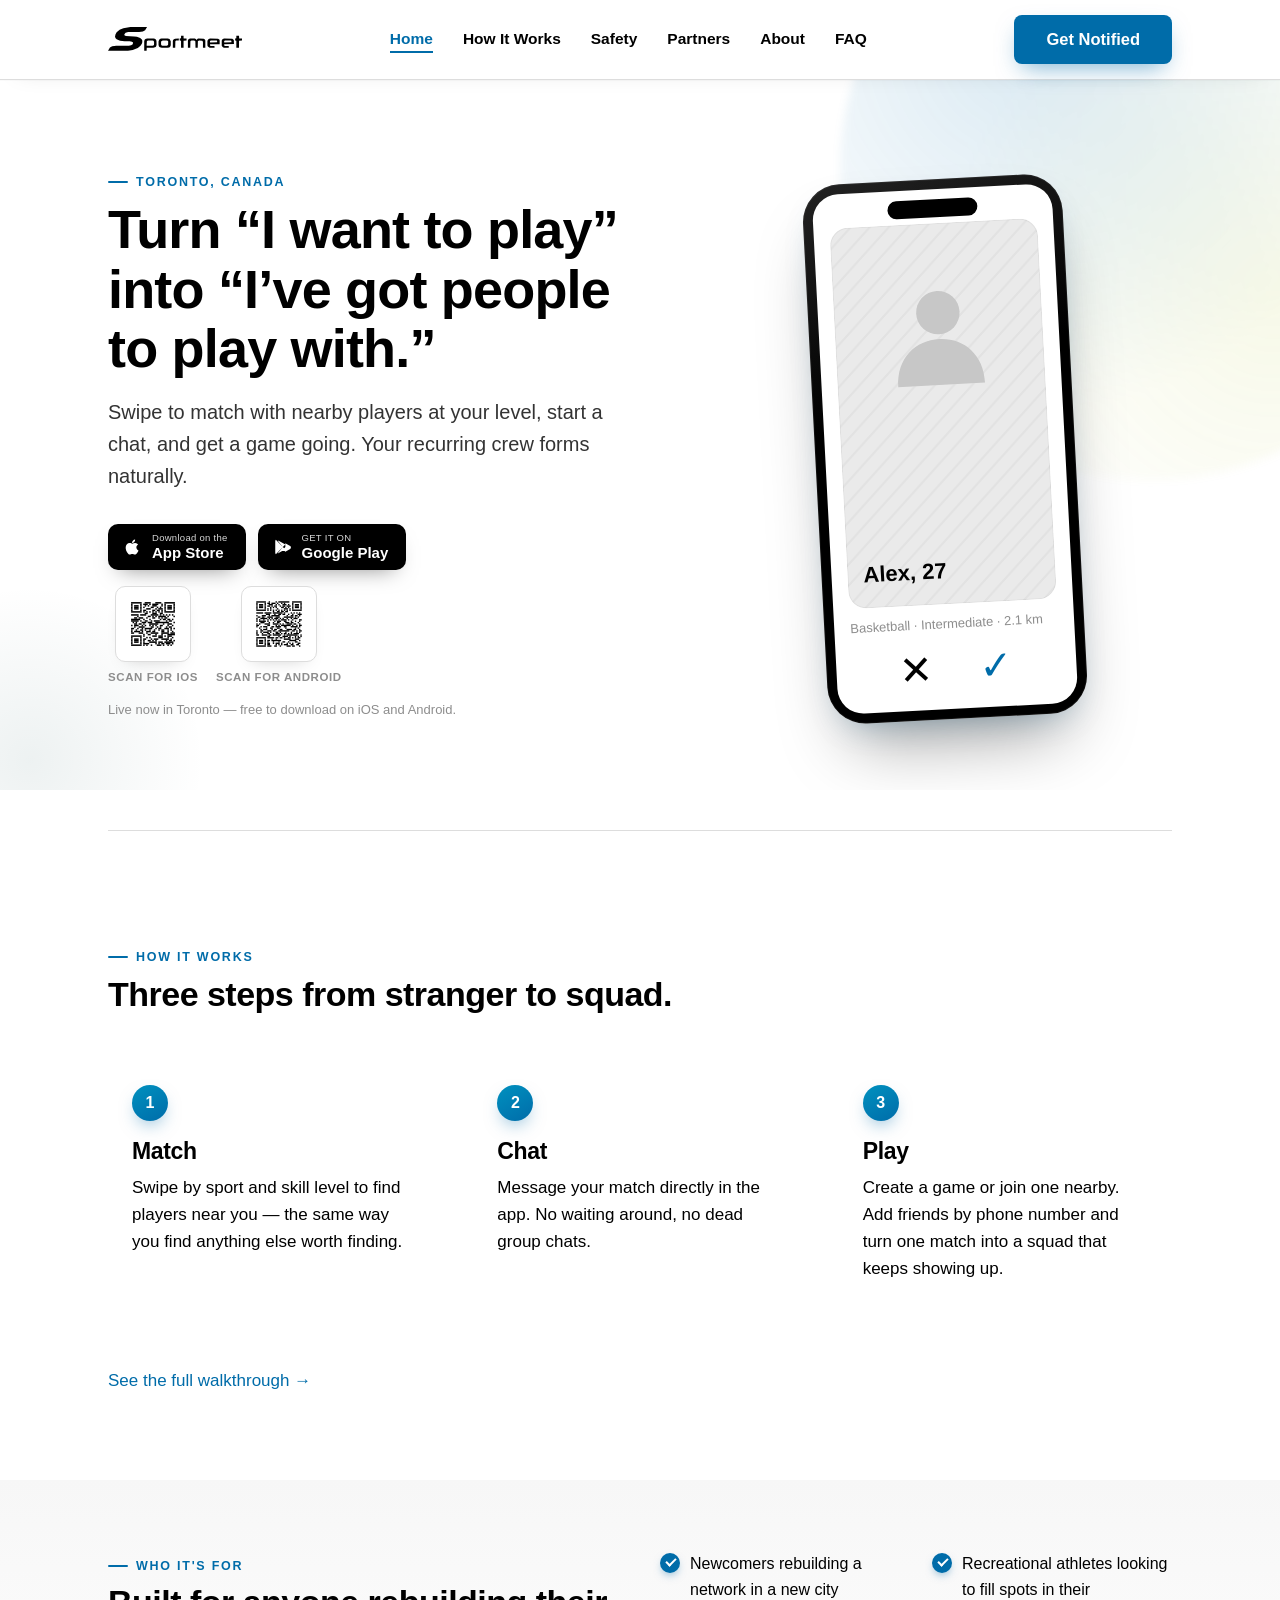
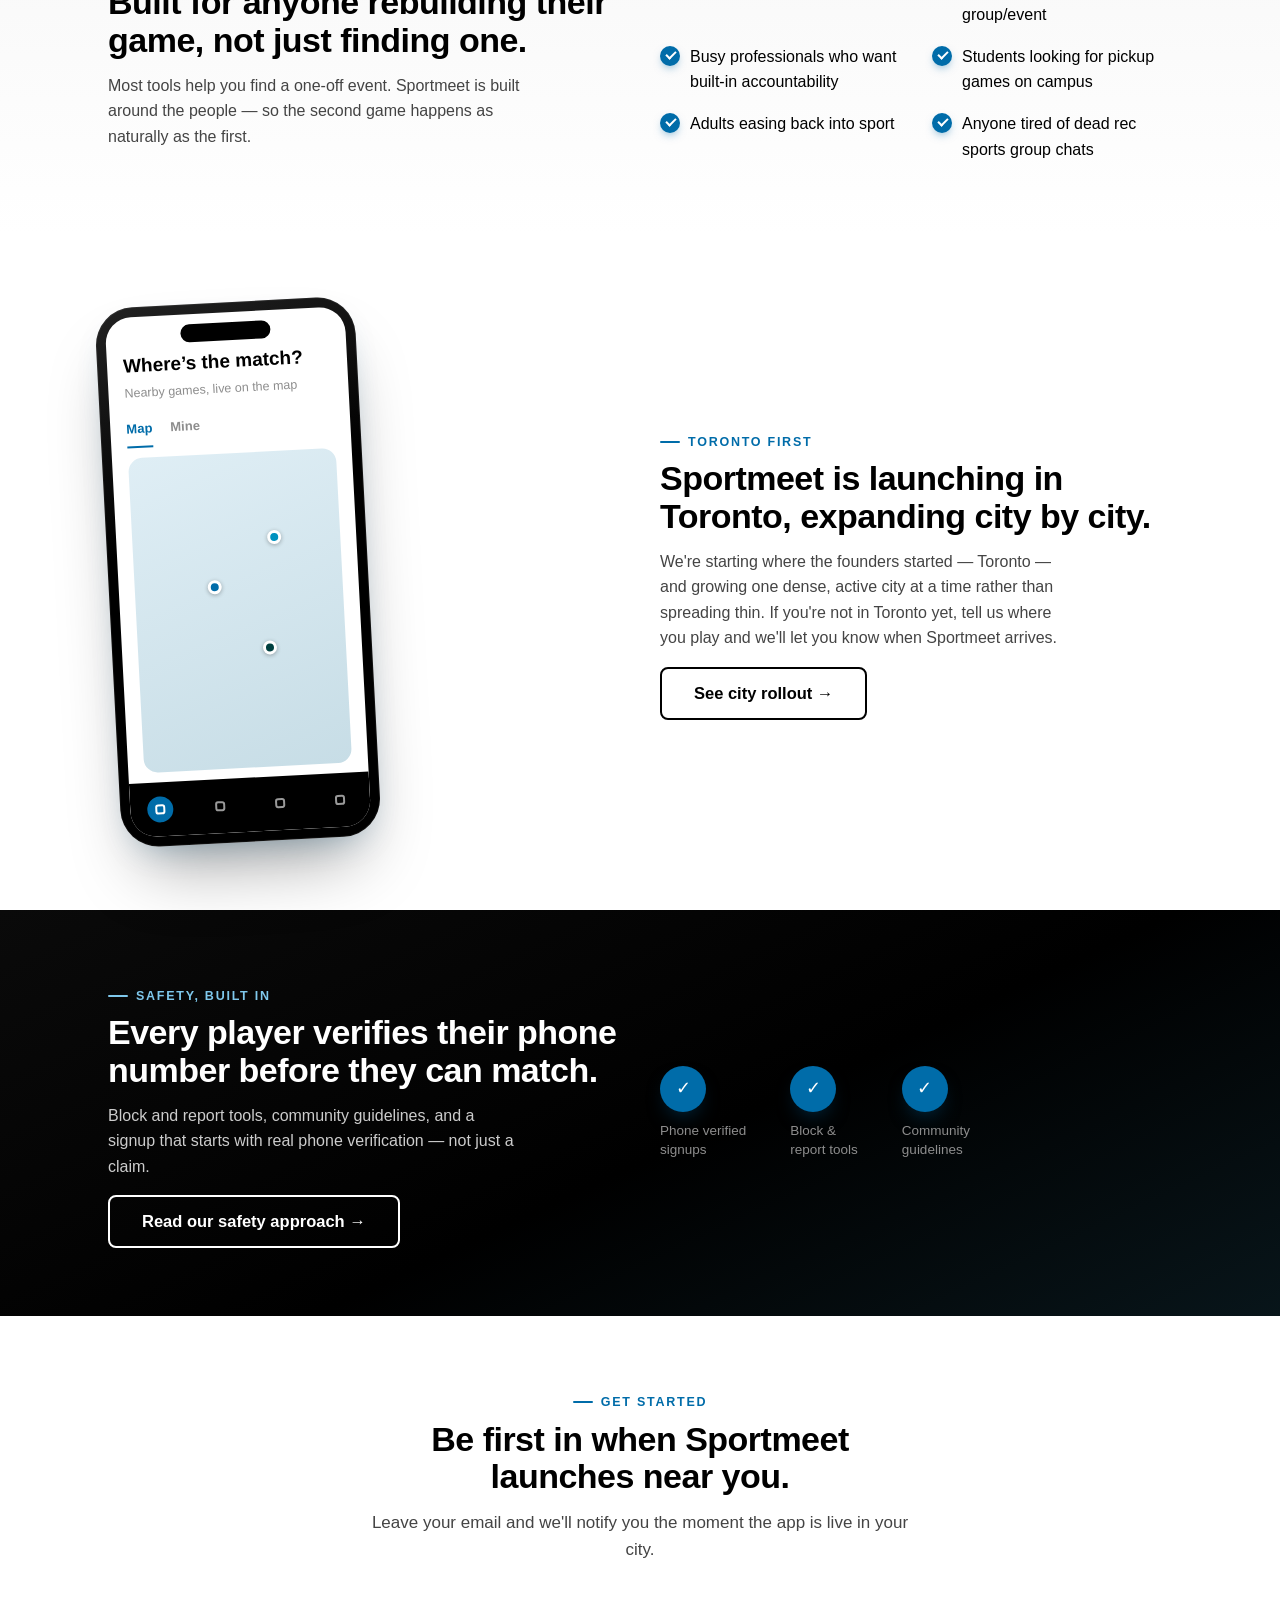
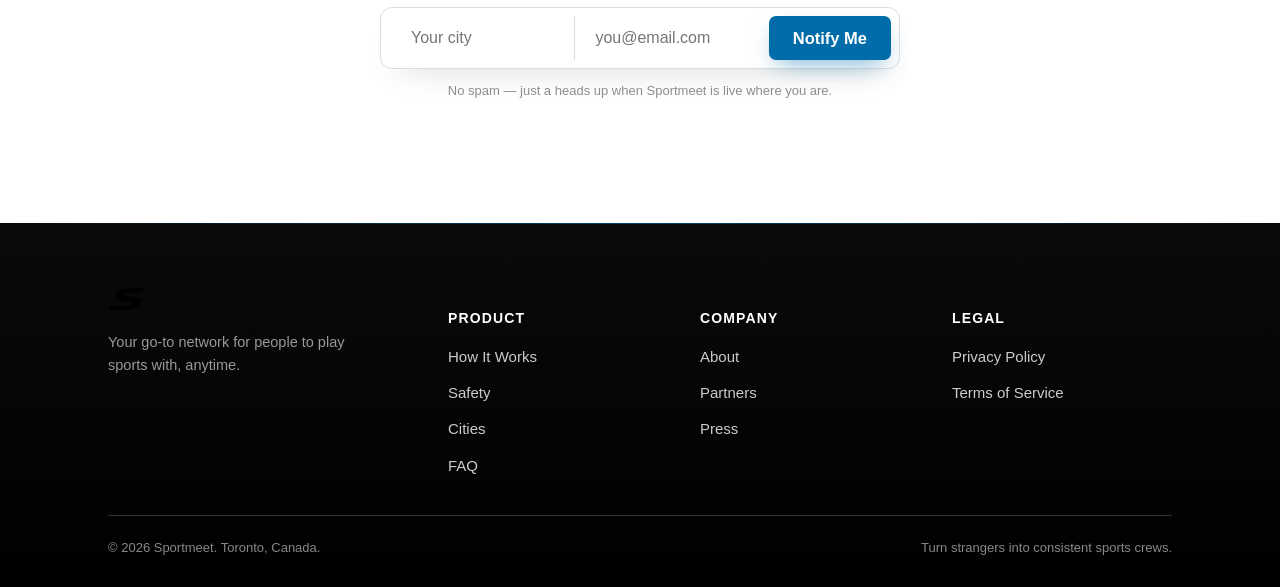
==== commit 0f9e2a70: "Update index.html" ====
--- a/index.html
+++ b/index.html
@@ -5,7 +5,7 @@
 <meta name="viewport" content="width=device-width, initial-scale=1">
 <title>Sportmeet — Build your crew. Play more.</title>
 <meta name="description" content="Sportmeet helps you build a network of friends to play sports with. Swipe to match by sport and skill, chat, and get a game going.">
-<link rel="icon" href="logo-mark.png">
+<link rel="icon" type="image/svg+xml" href="data:image/svg+xml,%3Csvg%20viewBox%3D%220%200%2096%2088%22%20xmlns%3D%22http%3A%2F%2Fwww.w3.org%2F2000%2Fsvg%22%3E%3Cpath%20fill-rule%3D%22evenodd%22%20d%3D%22M95%2C13L50%2C13L49%2C14L44%2C14L43%2C15L40%2C15L39%2C16L34%2C17L28%2C20L21%2C27L19%2C31L19%2C33L18%2C34L19%2C40L22%2C43L26%2C44L27%2C45L29%2C45L30%2C46L34%2C46L35%2C47L54%2C47L55%2C48L59%2C48L62%2C51L61%2C54L58%2C57L56%2C57L55%2C58L18%2C58L17%2C59L11%2C59L7%2C61L5%2C63L1%2C70L50%2C70L51%2C69L57%2C69L58%2C68L65%2C67L66%2C66L68%2C66L74%2C63L81%2C56L83%2C52L83%2C50L84%2C49L84%2C46L81%2C41L80%2C41L78%2C39L76%2C39L72%2C37L69%2C37L68%2C36L60%2C36L59%2C35L43%2C35L40%2C32L40%2C31L44%2C26L46%2C26L47%2C25L78%2C25L79%2C24L85%2C24L89%2C22L92%2C19Z%22%2F%3E%3C%2Fsvg%3E">
 <link rel="preconnect" href="https://fonts.googleapis.com">
 <link href="https://fonts.googleapis.com/css2?family=Fredoka:wght@500;600;700&family=Dosis:wght@400;500;600;700&family=Roboto:wght@700&display=swap" rel="stylesheet">
 <link rel="stylesheet" href="style.css">
@@ -13,7 +13,7 @@
 <body>
 <header class="site-nav">
 <div class="nav-inner">
-<a class="nav-logo" href="index.html"><img src="logo-wordmark-web.png" alt="Sportmeet"></a>
+<a class="nav-logo" href="index.html"><svg viewBox="0 0 900 161" xmlns="http://www.w3.org/2000/svg" role="img" aria-label="Sportmeet" style="height:24px;width:auto;display:block;"><path fill-rule="evenodd" d="M763,90L763,126L769,135L777,139L810,140L810,127L784,127L779,122L780,115L845,114L844,87L834,78L780,77L769,81ZM779,96L784,90L825,90L828,94L828,103L780,104ZM667,92L667,124L670,131L682,139L715,140L714,127L688,127L684,123L685,115L749,115L749,89L747,84L738,78L685,77L675,80ZM684,95L689,90L729,90L732,93L732,103L685,104ZM538,86L536,93L536,140L552,140L553,96L560,91L578,91L586,95L587,140L602,140L603,96L611,91L632,92L637,99L637,140L653,140L653,91L650,84L642,78L607,77L601,79L594,87L589,80L582,77L551,77L542,81ZM475,77L450,78L442,82L437,88L435,94L435,140L451,140L452,96L457,91L475,91ZM343,85L339,97L339,120L342,130L348,136L361,140L399,140L411,137L417,132L421,122L421,95L413,81L401,77L359,77L351,79ZM358,95L367,91L394,91L400,93L404,98L403,121L394,126L366,126L360,124L356,118L356,99ZM321,84L314,79L306,77L262,77L251,81L246,86L243,94L243,159L259,159L260,140L304,140L320,134L324,128L326,117L325,92ZM261,95L268,91L299,91L305,93L309,99L309,118L307,122L299,126L261,126L259,124ZM861,59L861,76L853,77L853,91L861,92L861,139L879,140L879,92L899,91L899,77L880,77L879,59ZM490,59L490,76L481,77L481,90L490,92L490,140L507,140L507,92L527,91L527,77L509,77L507,75L507,59ZM262,0L150,0L103,8L78,19L58,36L50,50L47,65L51,76L58,83L81,92L111,96L145,96L161,99L168,104L166,115L155,123L140,126L55,126L28,129L13,138L0,160L134,159L166,154L200,141L218,126L227,112L230,103L230,91L227,84L216,74L194,66L175,63L120,61L110,56L110,48L118,39L135,34L209,34L234,31L249,22Z"/></svg></a>
 <nav>
 <ul class="nav-links">
 <li><a href="index.html" class="active">Home</a></li>
@@ -204,7 +204,7 @@
 <div class="wrap">
 <div class="footer-grid">
 <div>
-<div class="footer-logo"><img src="logo-mark.png" alt="Sportmeet" style="height:34px;"></div>
+<div class="footer-logo"><svg viewBox="0 0 96 88" xmlns="http://www.w3.org/2000/svg" role="img" aria-label="Sportmeet" style="height:34px;width:auto;display:block;margin-bottom:14px;"><path fill-rule="evenodd" d="M95,13L50,13L49,14L44,14L43,15L40,15L39,16L34,17L28,20L21,27L19,31L19,33L18,34L19,40L22,43L26,44L27,45L29,45L30,46L34,46L35,47L54,47L55,48L59,48L62,51L61,54L58,57L56,57L55,58L18,58L17,59L11,59L7,61L5,63L1,70L50,70L51,69L57,69L58,68L65,67L66,66L68,66L74,63L81,56L83,52L83,50L84,49L84,46L81,41L80,41L78,39L76,39L72,37L69,37L68,36L60,36L59,35L43,35L40,32L40,31L44,26L46,26L47,25L78,25L79,24L85,24L89,22L92,19Z"/></svg></div>
 <p class="footer-tag">Your go-to network for people to play sports with, anytime.</p>
 </div>
 <div>
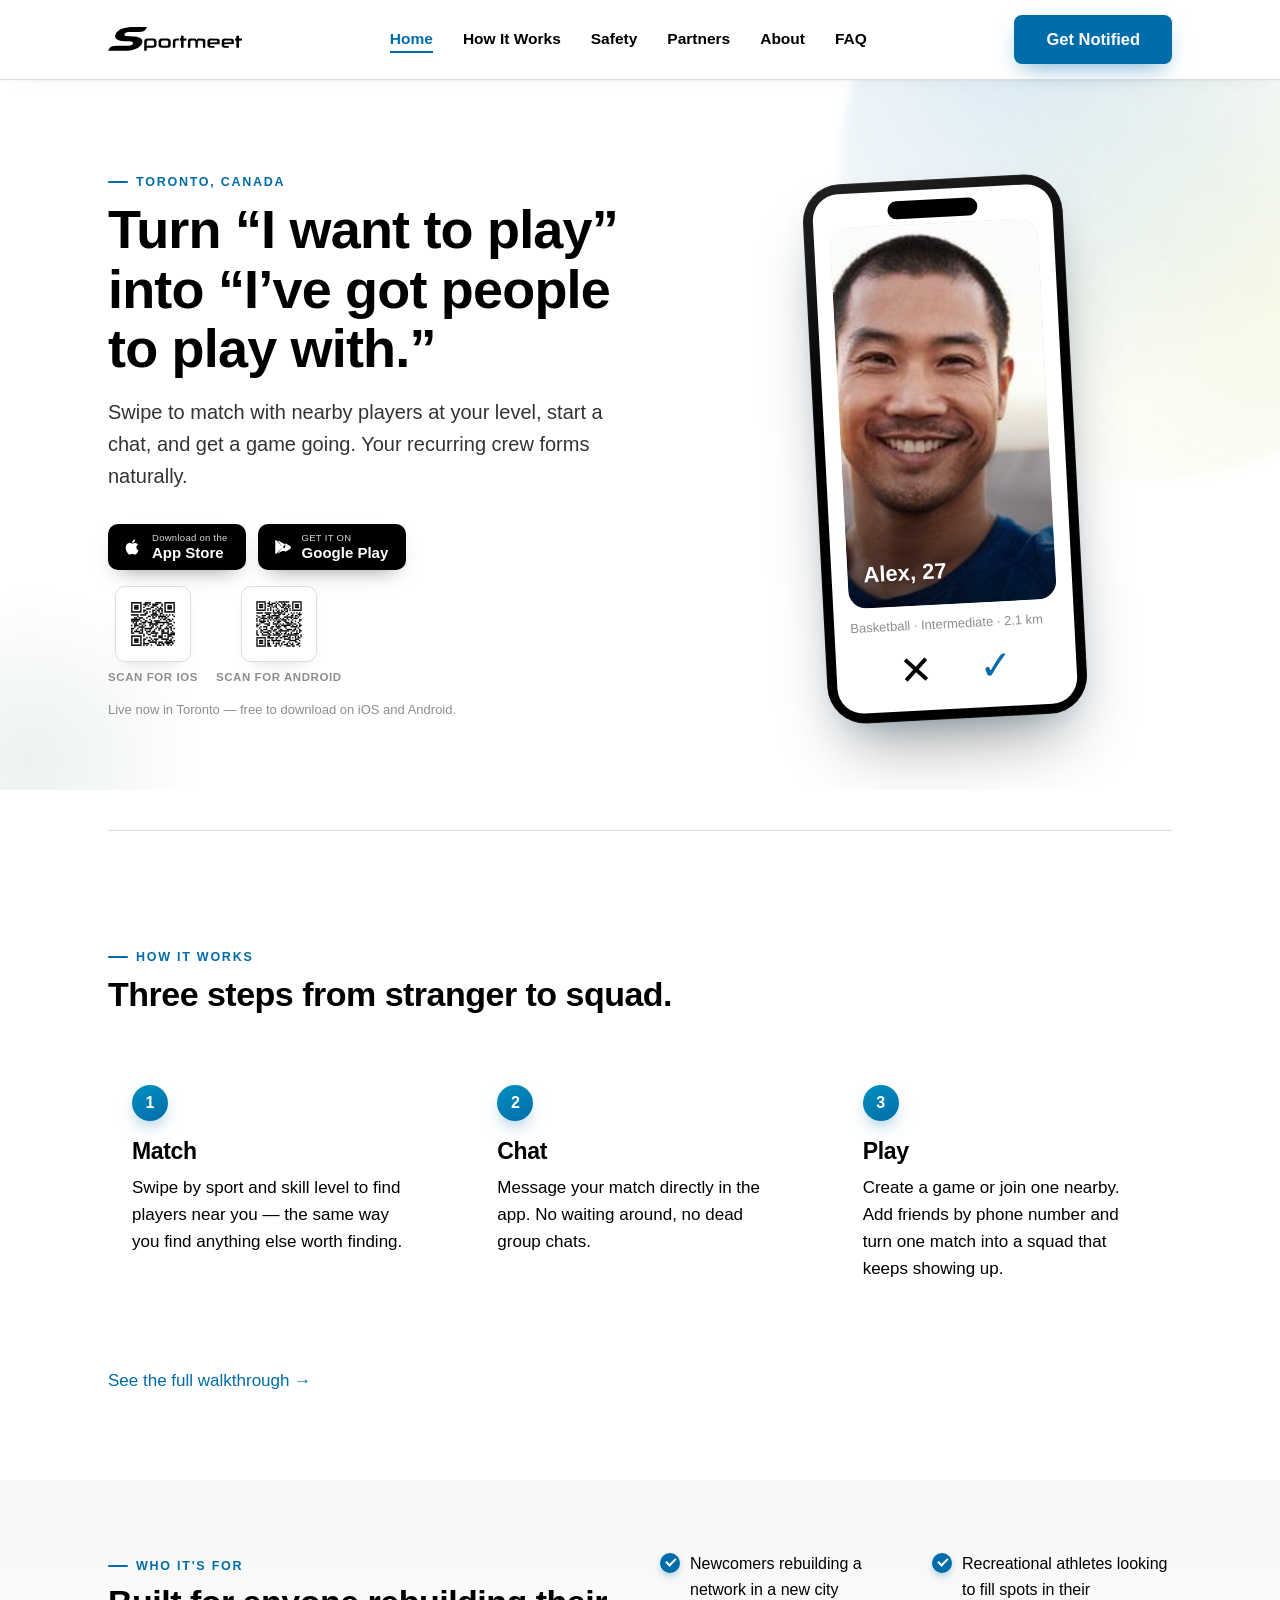
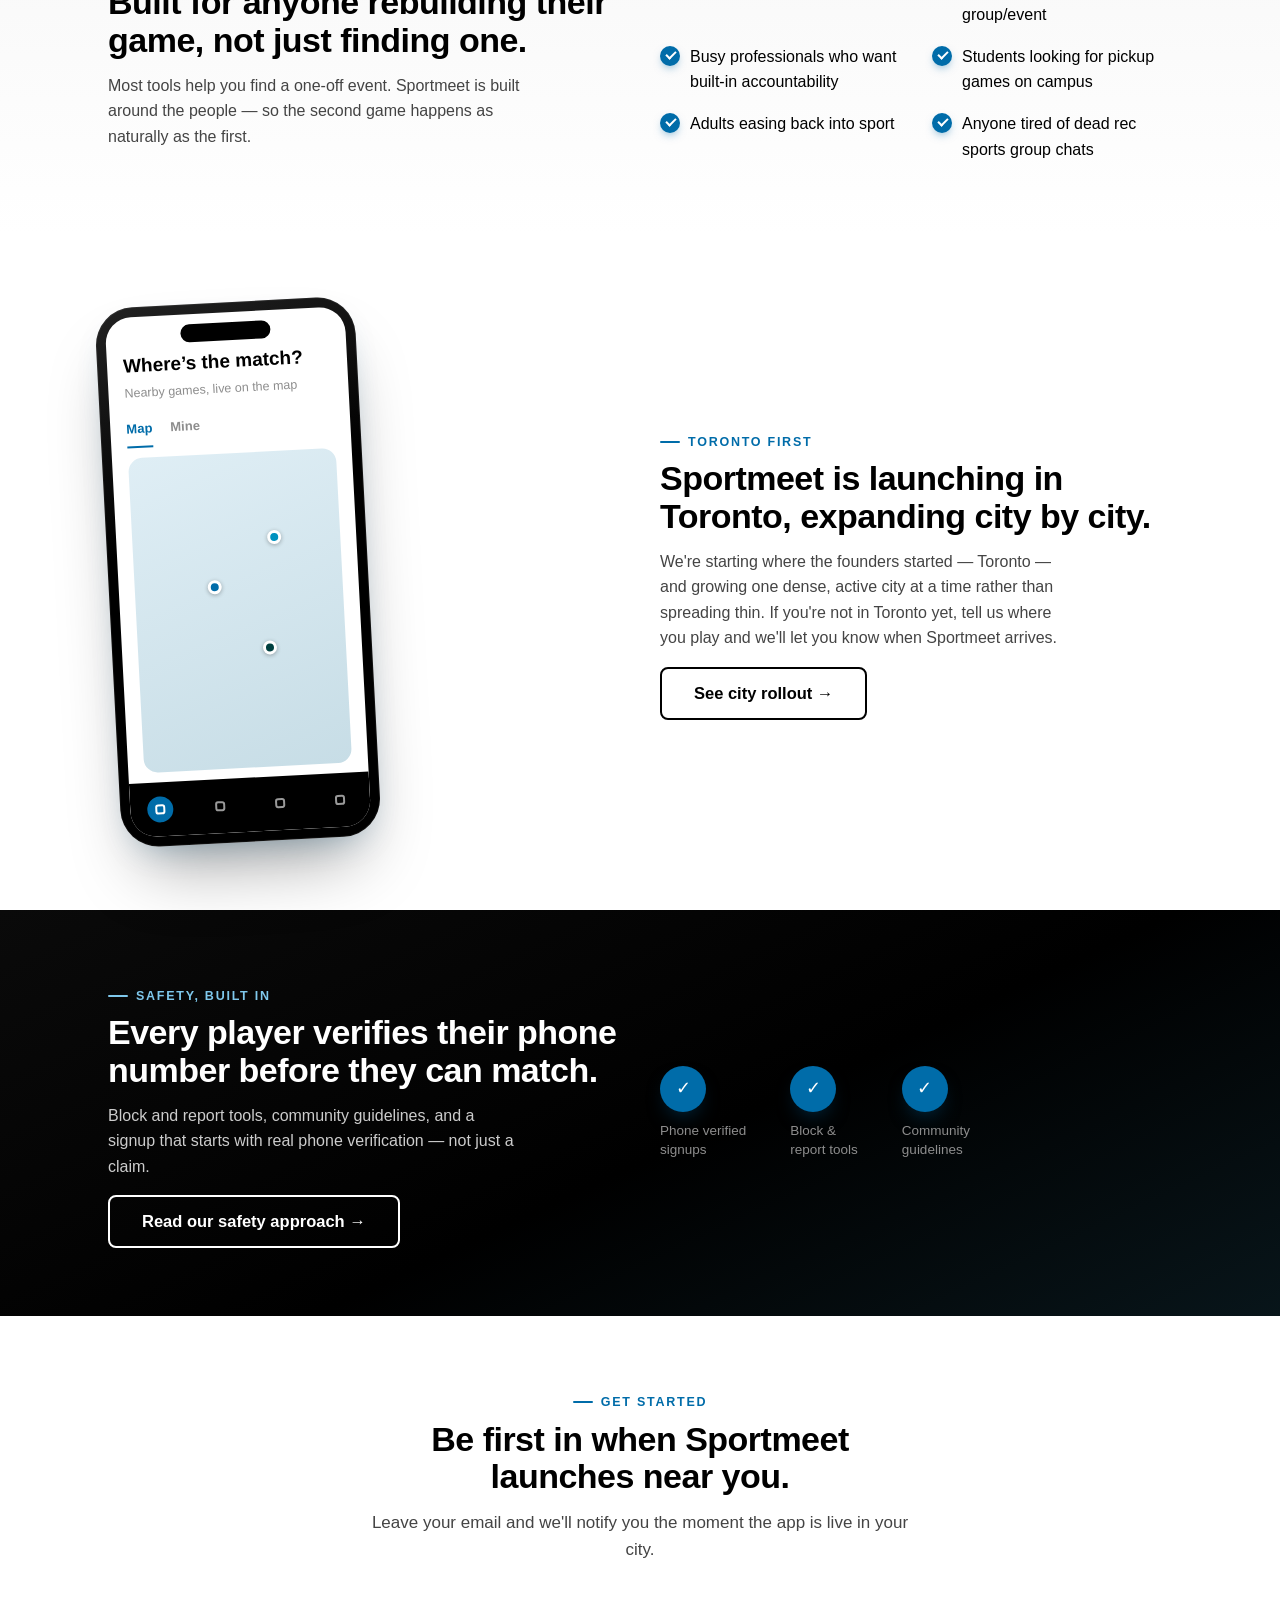
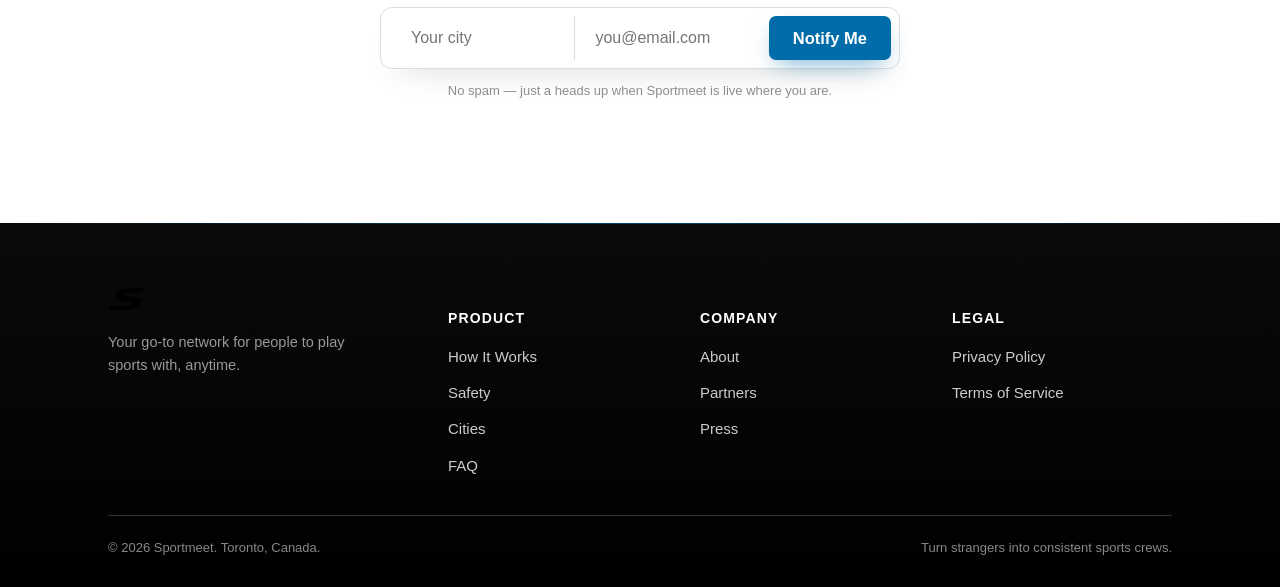
==== commit b19d4a82: "Update index.html" ====
--- a/index.html
+++ b/index.html
@@ -62,10 +62,10 @@
 <div class="phone-screen">
 <div class="phone-notch"></div>
 <div class="pv-swipe">
-<div class="pv-photo ph-wire">
-<svg class="pv-avatar-icon" viewBox="0 0 100 100" fill="none" xmlns="http://www.w3.org/2000/svg">
-<circle cx="50" cy="36" r="18" fill="currentColor"/>
-<path d="M14 96C14 71.7 30.5 58 50 58C69.5 58 86 71.7 86 96" fill="currentColor"/>
+<div class="pv-photo has-photo"><img class="pv-photo-img" src="[data-uri]" alt="Alex, 27">
+
+
+
 </svg>
 <div class="name">Alex, 27</div>
 </div>
--- a/style.css
+++ b/style.css
@@ -386,7 +386,7 @@
     position: relative;
     z-index: 1;
 }
-.pv-photo .placeholder-tag {
+.pv-photo-img{position:absolute;inset:0;width:100%;height:100%;object-fit:cover;object-position:center 18%;z-index:0;}.pv-photo.has-photo::after{content:"";position:absolute;inset:0;background:linear-gradient(to top,rgba(0,0,0,.6) 0%,rgba(0,0,0,0) 55%);z-index:1;}.pv-photo.has-photo .name{color:var(--white);z-index:2;text-shadow:0 1px 6px rgba(0,0,0,.35);}.pv-photo .placeholder-tag {
     position: absolute;
     top: 12px; right: 12px;
     background: rgba(255,255,255,.9);
